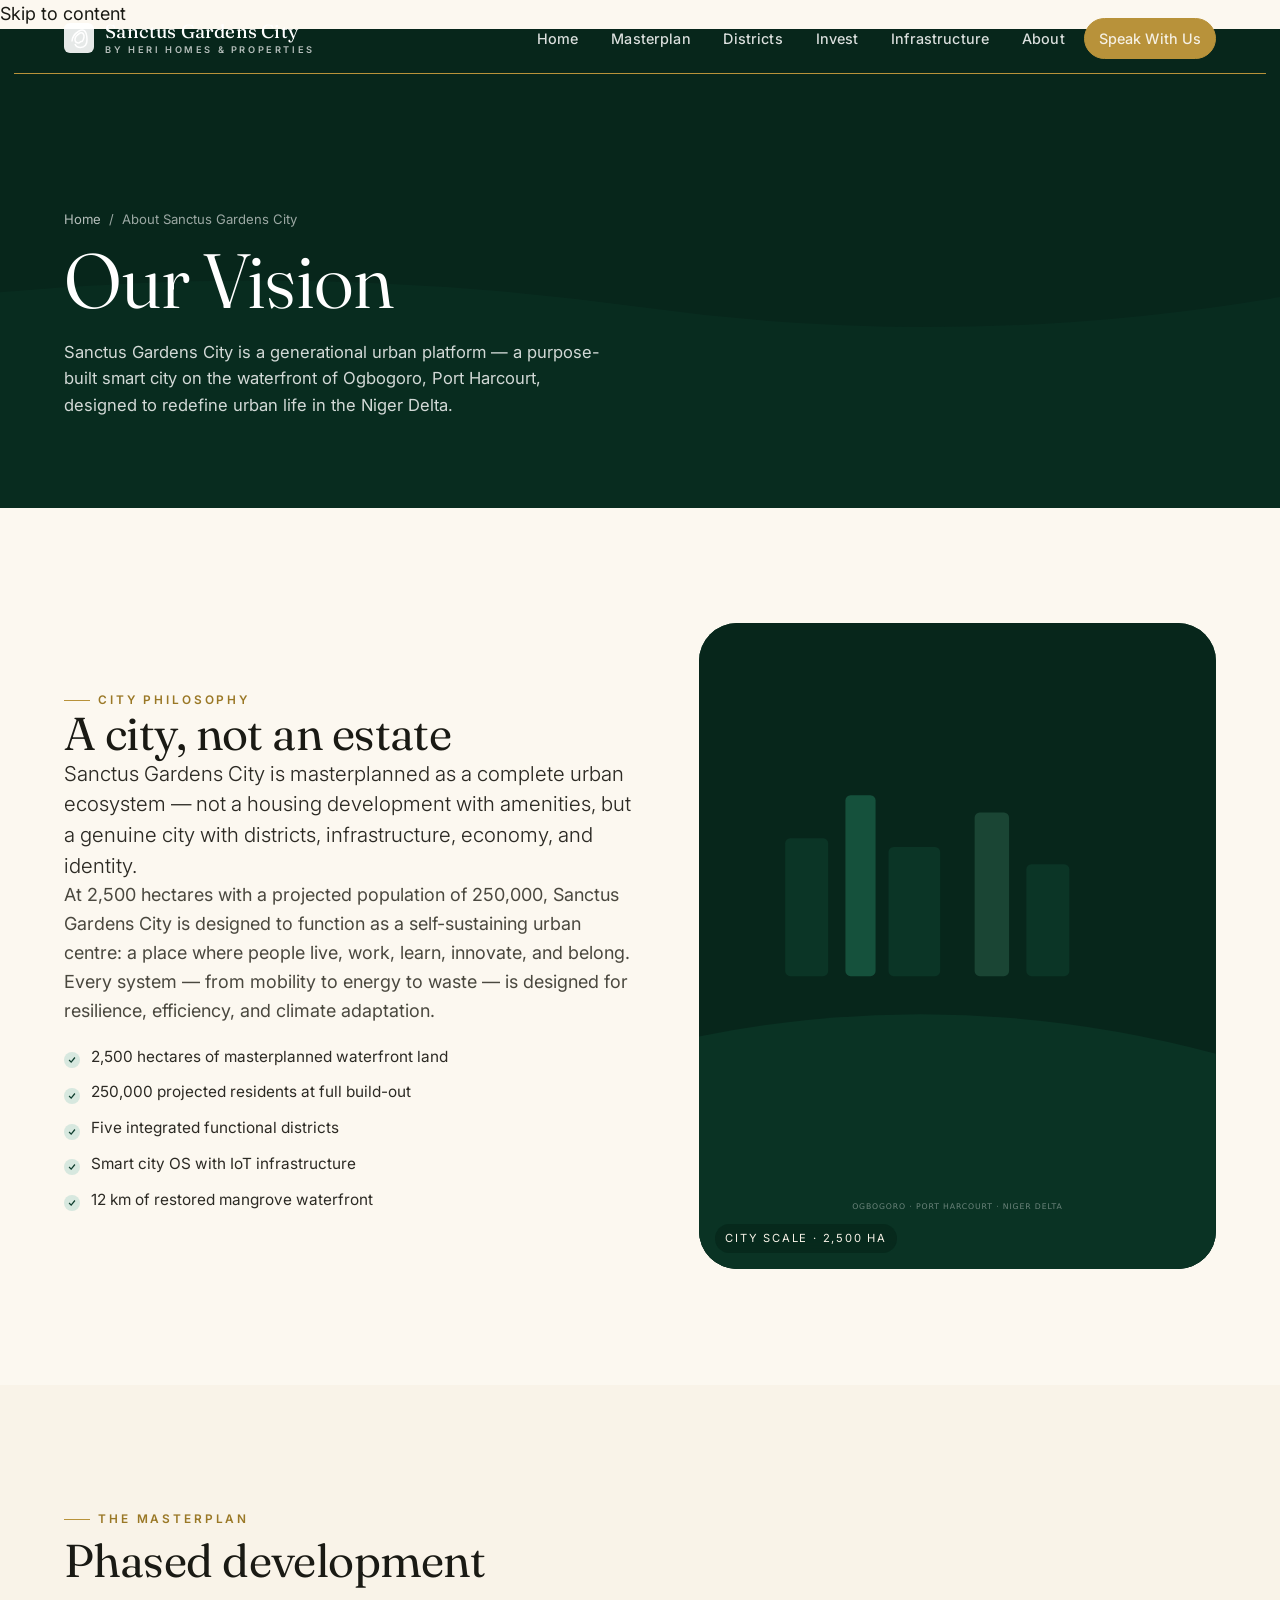
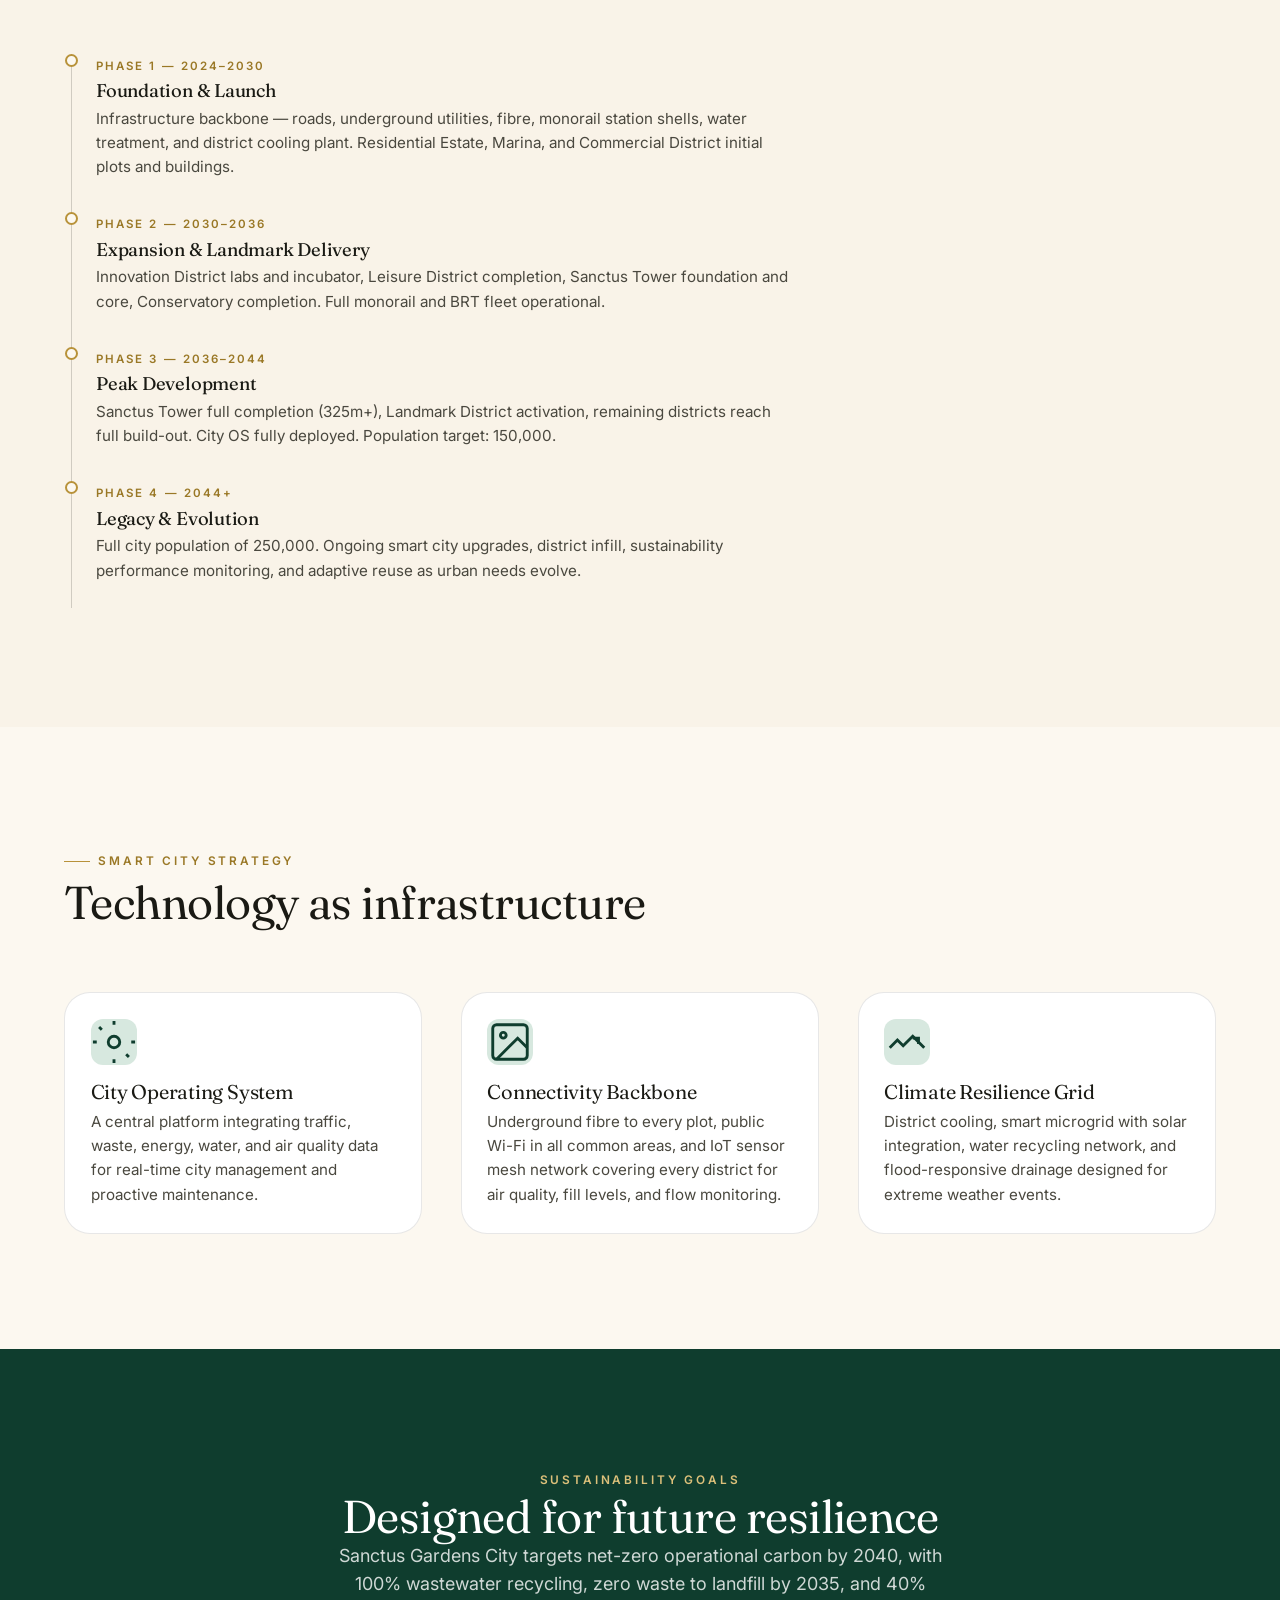
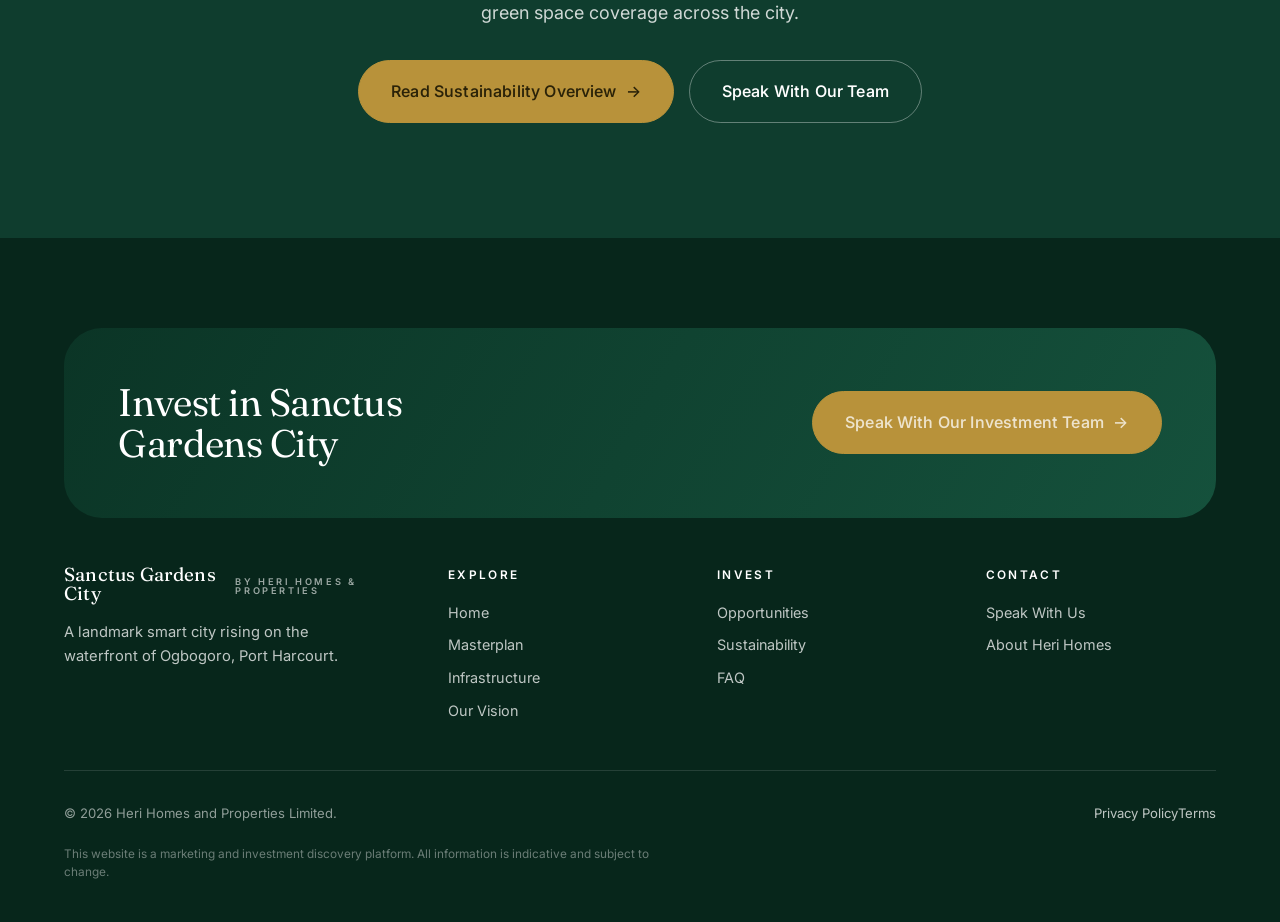
==== about-city.html @ ab8b369f "first commit" ====
<!DOCTYPE html>
<html lang="en">
<head>
<meta charset="UTF-8">
<meta name="viewport" content="width=device-width, initial-scale=1.0">
<title>Our Vision — Sanctus Gardens City</title>
<meta name="description" content="The vision, masterplan, philosophy, and long-term urban transformation of Sanctus Gardens City — Africa's next waterfront smart city.">
<link rel="preconnect" href="https://fonts.googleapis.com"><link rel="preconnect" href="https://fonts.gstatic.com" crossorigin>
<link href="https://fonts.googleapis.com/css2?family=Fraunces:ital,opsz,wght@0,9..144,300..600;1,9..144,300..600&family=Inter:wght@300..700&display=swap" rel="stylesheet">
<link rel="stylesheet" href="assets/css/style.css">
</head>
<body>
<a class="skip" href="#main">Skip to content</a>
<nav class="mobile-nav" aria-label="Mobile navigation">
  <div class="mobile-nav__group">
    <h5>Explore</h5>
    <a href="index.html" class="mobile-nav__link">Home</a><a href="masterplan.html" class="mobile-nav__link">Masterplan</a><a href="infrastructure.html" class="mobile-nav__link">Infrastructure</a>
  </div>
  <div class="mobile-nav__group">
    <h5>Districts</h5>
    <a href="district.html?id=residential" class="mobile-nav__link">Residential</a><a href="district.html?id=commercial" class="mobile-nav__link">Commercial</a><a href="district.html?id=leisure" class="mobile-nav__link">Leisure</a><a href="district.html?id=innovation" class="mobile-nav__link">Innovation</a><a href="district.html?id=landmark" class="mobile-nav__link">Landmark</a>
  </div>
  <div class="mobile-nav__group">
    <h5>Opportunities</h5>
    <a href="opportunity.html" class="mobile-nav__link">Investment Opportunities</a><a href="about-city.html" class="mobile-nav__link">Our Vision</a><a href="about-heri.html" class="mobile-nav__link">Heri Homes</a>
  </div>
  <a href="contact.html" class="btn btn--gold-on-dark btn--lg mobile-nav__cta">Speak With Our Investment Team</a>
</nav>
<header class="site-header">
  <div class="container nav-wrap">
    <a href="index.html" class="brand">
      <span class="brand__mark"><svg viewBox="0 0 30 30" fill="none"><rect width="30" height="30" rx="6" fill="currentColor" opacity="0.9"/><path d="M8 18.5c0-4.5 3-8 7-10.5s7.5-1 8 8c.3 5.5-2.2 8.5-6.5 8.5-3 0-5-2-5.5-3.5M15 20c-2 0-4-1-4-3.5s2.5-5 5-6.5c1.5-.8 3.5 0 4 2.5.3 2-1 6-2.5 6S15.5 20 15 20z" stroke="currentColor" stroke-width="1.5" fill="none"/></svg></span>
      <span class="brand__name">Sanctus Gardens City<small>by Heri Homes &amp; Properties</small></span>
    </a>
    <nav class="nav" aria-label="Main navigation">
      <a href="index.html" class="nav__link">Home</a><a href="masterplan.html" class="nav__link">Masterplan</a><a href="district.html?id=residential" class="nav__link">Districts</a><a href="opportunity.html" class="nav__link">Invest</a><a href="infrastructure.html" class="nav__link">Infrastructure</a><a href="about-city.html" class="nav__link" aria-current="page">About</a><a href="contact.html" class="nav__link nav__cta btn btn--gold btn--sm">Speak With Us</a>
    </nav>
    <button class="nav-toggle" aria-label="Toggle navigation menu"><span></span></button>
  </div>
</header>

<section class="pagehero" id="main" style="min-height:36vh">
  <div class="pagehero__bg"><svg viewBox="0 0 1440 500" preserveAspectRatio="xMidYMid slice"><rect width="1440" height="500" fill="#07261B"/><path d="M0 280 Q360 240 720 290 Q1080 340 1440 270 V500 H0Z" fill="#0A3324" opacity="0.5"/></svg></div>
  <div class="pagehero__inner container">
    <div class="crumbs reveal"><a href="index.html">Home</a><span>/</span><span>About Sanctus Gardens City</span></div>
    <h1 class="reveal" style="transition-delay:0.15s">Our Vision</h1>
    <p class="pagehero__sub reveal" style="transition-delay:0.3s">Sanctus Gardens City is a generational urban platform — a purpose-built smart city on the waterfront of Ogbogoro, Port Harcourt, designed to redefine urban life in the Niger Delta.</p>
  </div>
</section>

<section class="section container">
  <div class="split">
    <div class="reveal">
      <span class="eyebrow">City Philosophy</span>
      <h2 class="mt-1">A city, not an estate</h2>
      <p class="lead mt-1">Sanctus Gardens City is masterplanned as a complete urban ecosystem — not a housing development with amenities, but a genuine city with districts, infrastructure, economy, and identity.</p>
      <p class="soft mt-2">At 2,500 hectares with a projected population of 250,000, Sanctus Gardens City is designed to function as a self-sustaining urban centre: a place where people live, work, learn, innovate, and belong. Every system — from mobility to energy to waste — is designed for resilience, efficiency, and climate adaptation.</p>
      <ul class="tick mt-3">
        <li>2,500 hectares of masterplanned waterfront land</li>
        <li>250,000 projected residents at full build-out</li>
        <li>Five integrated functional districts</li>
        <li>Smart city OS with IoT infrastructure</li>
        <li>12 km of restored mangrove waterfront</li>
      </ul>
    </div>
    <div class="split__media reveal reveal--soft">
      <svg viewBox="0 0 600 750" preserveAspectRatio="xMidYMid slice"><rect width="600" height="750" fill="#07261B"/><path d="M0 480 Q300 420 600 500 V750 H0Z" fill="#0A3324"/><rect x="100" y="250" width="50" height="160" fill="#0B3526" rx="6"/><rect x="170" y="200" width="35" height="210" fill="#15513C" rx="6"/><rect x="220" y="260" width="60" height="150" fill="#0B3526" rx="6"/><rect x="320" y="220" width="40" height="190" fill="#1A4534" rx="6"/><rect x="380" y="280" width="50" height="130" fill="#0B3526" rx="6"/><text x="300" y="680" font-family="system-ui" font-size="9" fill="rgba(255,255,255,0.4)" text-anchor="middle" letter-spacing="1">OGBOGORO · PORT HARCOURT · NIGER DELTA</text></svg>
      <span class="badge">City Scale · 2,500 ha</span>
    </div>
  </div>
</section>

<section class="section bg-alt">
  <div class="container">
    <div class="section__head reveal">
      <span class="eyebrow">The Masterplan</span>
      <h2>Phased development</h2>
    </div>
    <div class="timeline reveal">
      <div class="tl-item">
        <span class="tl-phase">Phase 1 — 2024–2030</span>
        <h4>Foundation &amp; Launch</h4>
        <p>Infrastructure backbone — roads, underground utilities, fibre, monorail station shells, water treatment, and district cooling plant. Residential Estate, Marina, and Commercial District initial plots and buildings.</p>
      </div>
      <div class="tl-item">
        <span class="tl-phase">Phase 2 — 2030–2036</span>
        <h4>Expansion &amp; Landmark Delivery</h4>
        <p>Innovation District labs and incubator, Leisure District completion, Sanctus Tower foundation and core, Conservatory completion. Full monorail and BRT fleet operational.</p>
      </div>
      <div class="tl-item">
        <span class="tl-phase">Phase 3 — 2036–2044</span>
        <h4>Peak Development</h4>
        <p>Sanctus Tower full completion (325m+), Landmark District activation, remaining districts reach full build-out. City OS fully deployed. Population target: 150,000.</p>
      </div>
      <div class="tl-item">
        <span class="tl-phase">Phase 4 — 2044+</span>
        <h4>Legacy &amp; Evolution</h4>
        <p>Full city population of 250,000. Ongoing smart city upgrades, district infill, sustainability performance monitoring, and adaptive reuse as urban needs evolve.</p>
      </div>
    </div>
  </div>
</section>

<section class="section container">
  <div class="section__head reveal">
    <span class="eyebrow">Smart City Strategy</span>
    <h2>Technology as infrastructure</h2>
  </div>
  <div class="grid grid--3 reveal-stagger">
    <div class="pillar">
      <div class="pillar__icon"><svg viewBox="0 0 24 24" fill="none" stroke="currentColor" stroke-width="1.5"><circle cx="12" cy="12" r="3"/><path d="M12 1v2M12 21v2M4.22 4.22l1.42 1.42M18.36 18.36l1.42 1.42M1 12h2M21 12h2"/></svg></div>
      <h3>City Operating System</h3>
      <p>A central platform integrating traffic, waste, energy, water, and air quality data for real-time city management and proactive maintenance.</p>
    </div>
    <div class="pillar">
      <div class="pillar__icon"><svg viewBox="0 0 24 24" fill="none" stroke="currentColor" stroke-width="1.5"><rect x="3" y="3" width="18" height="18" rx="2"/><circle cx="8.5" cy="8.5" r="1.5"/><path d="M21 15l-5-5L5 21"/></svg></div>
      <h3>Connectivity Backbone</h3>
      <p>Underground fibre to every plot, public Wi-Fi in all common areas, and IoT sensor mesh network covering every district for air quality, fill levels, and flow monitoring.</p>
    </div>
    <div class="pillar">
      <div class="pillar__icon"><svg viewBox="0 0 24 24" fill="none" stroke="currentColor" stroke-width="1.5"><path d="M3 15l4-4 3 3 5-5 6 6"/><path d="M15 10h3v3"/></svg></div>
      <h3>Climate Resilience Grid</h3>
      <p>District cooling, smart microgrid with solar integration, water recycling network, and flood-responsive drainage designed for extreme weather events.</p>
    </div>
  </div>
</section>

<section class="section bg-green">
  <div class="container center">
    <div class="reveal">
      <span class="eyebrow eyebrow--plain">Sustainability Goals</span>
      <h2 class="mt-1" style="color:#fff">Designed for future resilience</h2>
      <p class="mt-2" style="color:rgba(255,255,255,0.8);max-width:56ch;margin-inline:auto">Sanctus Gardens City targets net-zero operational carbon by 2040, with 100% wastewater recycling, zero waste to landfill by 2035, and 40% green space coverage across the city.</p>
      <div class="hero__cta-row mt-3" style="justify-content:center">
        <a href="sustainability.html" class="btn btn--gold-on-dark btn--lg">Read Sustainability Overview <span class="btn-arrow">→</span></a>
        <a href="contact.html" class="btn btn--on-dark btn--lg">Speak With Our Team</a>
      </div>
    </div>
  </div>
</section>

<footer class="site-footer">
  <div class="container">
    <div class="footer-cta-band reveal">
      <h3>Invest in Sanctus Gardens City</h3>
      <a href="contact.html" class="btn btn--gold btn--lg">Speak With Our Investment Team <span class="btn-arrow">→</span></a>
    </div>
    <div class="footer-top">
      <div class="footer-brand">
        <a href="index.html" class="brand brand__name" style="color:#fff">Sanctus Gardens City<small style="color:rgba(255,255,255,0.6)">by Heri Homes &amp; Properties</small></a>
        <p>A landmark smart city rising on the waterfront of Ogbogoro, Port Harcourt.</p>
      </div>
      <div class="footer-col"><h5>Explore</h5><ul><li><a href="index.html">Home</a></li><li><a href="masterplan.html">Masterplan</a></li><li><a href="infrastructure.html">Infrastructure</a></li><li><a href="about-city.html">Our Vision</a></li></ul></div>
      <div class="footer-col"><h5>Invest</h5><ul><li><a href="opportunity.html">Opportunities</a></li><li><a href="sustainability.html">Sustainability</a></li><li><a href="faq.html">FAQ</a></li></ul></div>
      <div class="footer-col"><h5>Contact</h5><ul><li><a href="contact.html">Speak With Us</a></li><li><a href="about-heri.html">About Heri Homes</a></li></ul></div>
    </div>
    <div class="footer-bottom"><span>&copy; 2026 Heri Homes and Properties Limited.</span><div class="footer-legal"><a href="#">Privacy Policy</a><a href="#">Terms</a></div></div>
    <p class="disclaimer">This website is a marketing and investment discovery platform. All information is indicative and subject to change.</p>
  </div>
</footer>
<script src="assets/js/main.js" defer></script>
</body>
</html>
---- assets/css/style.css ----
/* =====================================================================
   Sanctus Gardens City — Design System (v2 — visual-first)
   Style: NEOM-genre immersive × Aman editorial × Apple clarity
   Palette: deep green / gold / warm cream / charcoal
   Type: Fraunces (display) + Inter (body)
   ===================================================================== */

/* ---------- Design tokens ---------- */
:root {
  --green-900: #07261B;
  --green-800: #0B3526;
  --green-700: #0F3D2E;
  --green-600: #15513C;
  --green-500: #1F6A4F;
  --green-300: #6FA88E;
  --green-100: #D7E8DF;

  --gold-700: #7C5E20;
  --gold-600: #9A7826;
  --gold-500: #B8923A;
  --gold-400: #C9A24B;
  --gold-300: #DCC07A;
  --gold-200: #E8D49A;
  --gold-100: #F2E6C4;

  --cream-000: #FCF8F0;
  --cream-100: #F9F3E8;
  --cream-200: #F2EADA;
  --cream-300: #EAE0CC;
  --cream-400: #D9CDB4;

  --ink: #1A1A14;
  --charcoal-700: #2C2A24;
  --charcoal-500: #4A483F;
  --muted: #79766A;
  --hair: rgba(26, 26, 20, 0.10);
  --hair-strong: rgba(26, 26, 20, 0.18);

  --bg: var(--cream-000);
  --bg-alt: var(--cream-100);
  --bg-soft: var(--cream-200);
  --surface: #FFFFFF;
  --text: var(--ink);
  --text-soft: var(--charcoal-500);
  --text-mute: var(--muted);
  --on-dark: var(--cream-100);
  --accent: var(--gold-500);
  --accent-strong: var(--gold-600);
  --brand: var(--green-700);
  --brand-deep: var(--green-900);
  --brand-soft: var(--green-100);
  --line: var(--hair);
  --line-strong: var(--hair-strong);

  --font-display: "Fraunces", "Cormorant Garamond", Georgia, "Times New Roman", serif;
  --font-body: "Inter", system-ui, -apple-system, "Segoe UI", Roboto, Helvetica, Arial, sans-serif;

  --maxw: 1280px;
  --maxw-narrow: 920px;
  --maxw-wide: 1480px;
  --gutter: clamp(20px, 5vw, 72px);

  --r-sm: 10px;
  --r: 18px;
  --r-lg: 26px;
  --r-xl: 38px;
  --r-pill: 999px;

  --shadow-sm: 0 1px 2px rgba(20, 30, 24, 0.04), 0 2px 8px rgba(20, 30, 24, 0.05);
  --shadow: 0 2px 6px rgba(20, 30, 24, 0.05), 0 16px 40px rgba(20, 30, 24, 0.08);
  --shadow-lg: 0 8px 20px rgba(20, 30, 24, 0.08), 0 36px 70px rgba(20, 30, 24, 0.14);
  --shadow-card: 0 1px 2px rgba(20,30,24,.04), 0 12px 34px rgba(20,30,24,.07);

  --ease: cubic-bezier(0.22, 1, 0.36, 1);
  --ease-soft: cubic-bezier(0.4, 0, 0.2, 1);
  --dur: 0.6s;

  --nav-h: 78px;
}

/* ---------- Reset ---------- */
*, *::before, *::after { box-sizing: border-box; margin: 0; }
html { -webkit-text-size-adjust: 100%; }
html.lenis, html.lenis body { height: auto; }
.lenis.lenis-smooth { scroll-behavior: auto !important; }
.lenis.lenis-stopped { overflow: hidden; }
img, svg, video, canvas { display: block; max-width: 100%; }
button, input, select, textarea, a { font: inherit; color: inherit; }
button { cursor: pointer; background: none; border: none; }
a { text-decoration: none; }
ul, ol { list-style: none; padding: 0; }
:focus-visible { outline: 2px solid var(--gold-500); outline-offset: 3px; border-radius: 4px; }
::selection { background: var(--green-700); color: var(--cream-000); }

/* ---------- Base ---------- */
body {
  font-family: var(--font-body);
  background: var(--bg);
  color: var(--text);
  line-height: 1.6;
  font-size: clamp(16px, 0.95vw + 13px, 18px);
  -webkit-font-smoothing: antialiased;
  text-rendering: optimizeLegibility;
  overflow-x: hidden;
}
h1, h2, h3, h4 { font-family: var(--font-display); font-weight: 380; line-height: 1.06; letter-spacing: -0.012em; color: var(--ink); }
h1 { font-size: clamp(2.6rem, 6vw, 5.4rem); font-weight: 340; }
h2 { font-size: clamp(2rem, 3.6vw, 3.4rem); }
h3 { font-size: clamp(1.4rem, 1.8vw, 2rem); }
h4 { font-size: clamp(1.15rem, 1.2vw, 1.35rem); font-weight: 420; }
p { max-width: 70ch; }
.lead { font-size: clamp(1.15rem, 1.6vw, 1.5rem); line-height: 1.5; color: var(--charcoal-700); font-weight: 320; }
b, strong { font-weight: 620; }
small { font-size: 0.85em; }

/* ---------- Layout ---------- */
.container { width: 100%; max-width: var(--maxw); margin-inline: auto; padding-inline: var(--gutter); }
.container--wide { max-width: var(--maxw-wide); }
.container--narrow { max-width: var(--maxw-narrow); }
.section { padding-block: clamp(70px, 9vw, 140px); position: relative; overflow: hidden; }
.section--tight { padding-block: clamp(48px, 6vw, 84px); }
.section--bleed { padding-inline: 0; }
.bg-alt { background: var(--bg-alt); }
.bg-soft { background: var(--bg-soft); }
.bg-dark { background: var(--brand-deep); color: var(--on-dark); }
.bg-dark h1, .bg-dark h2, .bg-dark h3, .bg-dark h4 { color: #fff; }
.bg-green { background: var(--green-700); color: var(--on-dark); }
.bg-green h1, .bg-green h2, .bg-green h3 { color: #fff; }

.grid { display: grid; gap: clamp(20px, 3vw, 44px); }
.grid--2 { grid-template-columns: repeat(2, 1fr); }
.grid--3 { grid-template-columns: repeat(3, 1fr); }
.grid--4 { grid-template-columns: repeat(4, 1fr); }
.grid--split { grid-template-columns: 1fr 1fr; align-items: center; }
.center { text-align: center; margin-inline: auto; }
.stack > * + * { margin-top: 1rem; }
.stack-lg > * + * { margin-top: 1.75rem; }

/* ---------- Eyebrow ---------- */
.eyebrow {
  font-family: var(--font-body);
  font-size: 0.74rem;
  font-weight: 600;
  letter-spacing: 0.24em;
  text-transform: uppercase;
  color: var(--gold-600);
  display: inline-flex;
  align-items: center;
  gap: 0.7em;
}
.eyebrow::before { content: ""; width: 26px; height: 1px; background: var(--gold-500); display: inline-block; }
.eyebrow--plain::before { display: none; }
.bg-dark .eyebrow, .bg-green .eyebrow { color: var(--gold-300); }
.bg-dark .eyebrow::before, .bg-green .eyebrow::before { background: var(--gold-300); }

.section__head { max-width: 720px; margin-bottom: clamp(32px, 5vw, 64px); }
.section__head h2 { margin-top: 0.5rem; }
.section__head .lead { margin-top: 1rem; }
.section__head--center { margin-inline: auto; text-align: center; }
.section__title-row { display: flex; justify-content: space-between; align-items: flex-end; gap: 2rem; flex-wrap: wrap; margin-bottom: clamp(28px, 4vw, 56px); }
.sibling { color: var(--text-mute); font-size: 0.95rem; }

/* ---------- Decorative section accents ---------- */
.section::before {
  content: '';
  position: absolute;
  pointer-events: none;
  z-index: 0;
}
.section__inner { position: relative; z-index: 1; }

/* ---------- Buttons ---------- */
.btn {
  --btn-bg: var(--green-700);
  --btn-fg: var(--cream-000);
  --btn-bd: var(--green-700);
  display: inline-flex; align-items: center; gap: 0.6em;
  padding: 0.95em 1.6em;
  border-radius: var(--r-pill);
  font-weight: 540;
  font-size: 0.92rem;
  letter-spacing: 0.01em;
  background: var(--btn-bg);
  color: var(--btn-fg);
  border: 1px solid var(--btn-bd);
  transition: transform 0.4s var(--ease), background 0.4s var(--ease), color 0.4s var(--ease), border-color 0.4s var(--ease), box-shadow 0.4s var(--ease);
}
.btn:hover { transform: translateY(-2px); box-shadow: 0 10px 28px rgba(15, 61, 46, 0.22); }
.btn:active { transform: translateY(0); }
.btn .btn-arrow { display: inline-block; transition: transform 0.4s var(--ease); }
.btn:hover .btn-arrow { transform: translateX(4px); }
.btn--gold { --btn-bg: var(--gold-500); --btn-fg: #2a2208; --btn-bd: var(--gold-500); }
.btn--gold:hover { box-shadow: 0 10px 28px rgba(184, 146, 58, 0.30); }
.btn--ghost { --btn-bg: transparent; --btn-fg: var(--ink); --btn-bd: var(--line-strong); }
.btn--ghost:hover { --btn-bd: var(--green-700); --btn-fg: var(--green-700); box-shadow: none; }
.btn--on-dark { --btn-fg: #fff; --btn-bg: transparent; --btn-bd: rgba(255,255,255,0.35); }
.btn--on-dark:hover { --btn-bg: rgba(255,255,255,0.08); --btn-bd: rgba(255,255,255,0.6); box-shadow: none; }
.btn--gold-on-dark { --btn-bg: var(--gold-500); --btn-fg: #2a2208; --btn-bd: var(--gold-500); }
.btn--block { width: 100%; justify-content: center; }
.btn--lg { padding: 1.1em 2em; font-size: 1rem; }
.btn--sm { padding: 0.6em 1.1em; font-size: 0.82rem; }
.text-link {
  display: inline-flex; align-items: center; gap: 0.5em;
  color: var(--green-700); font-weight: 540; font-size: 0.95rem;
  border-bottom: 1px solid transparent; padding-bottom: 2px;
  transition: color 0.3s var(--ease), border-color 0.3s var(--ease), gap 0.3s var(--ease);
}
.text-link:hover { color: var(--gold-600); border-color: var(--gold-500); gap: 0.75em; }
.bg-dark .text-link, .bg-green .text-link { color: var(--gold-300); }
.bg-dark .text-link:hover, .bg-green .text-link:hover { color: #fff; border-color: var(--gold-300); }

/* ---------- Header ---------- */
.site-header {
  position: fixed; inset: 0 0 auto 0;
  z-index: 200;
  height: var(--nav-h);
  display: flex; align-items: center;
  transition: background 0.5s var(--ease), box-shadow 0.5s var(--ease), border-color 0.5s var(--ease);
  border-bottom: 1px solid transparent;
}
.site-header.is-solid {
  background: rgba(252, 248, 240, 0.88);
  backdrop-filter: saturate(140%) blur(14px);
  -webkit-backdrop-filter: saturate(140%) blur(14px);
  border-bottom-color: var(--line);
}
.site-header .nav-wrap { display: flex; align-items: center; justify-content: space-between; width: 100%; gap: 1.5rem; }
.brand { display: flex; align-items: center; gap: 0.7rem; color: var(--ink); font-weight: 600; }
.brand__mark { width: 30px; height: 30px; flex: 0 0 auto; }
.brand__name { font-family: var(--font-display); font-size: 1.18rem; font-weight: 420; letter-spacing: 0.01em; line-height: 1; }
.brand__name small { display: block; font-family: var(--font-body); font-size: 0.58rem; letter-spacing: 0.28em; text-transform: uppercase; color: var(--muted); font-weight: 600; margin-top: 3px; }
.site-header:not(.is-solid) .brand { color: #fff; }
.site-header:not(.is-solid) .brand small { color: rgba(255,255,255,0.7); }

.nav { display: flex; align-items: center; gap: 0.35rem; }
.nav__link {
  padding: 0.5rem 0.85rem;
  font-size: 0.9rem; font-weight: 480; letter-spacing: 0.01em;
  color: var(--charcoal-700);
  border-radius: var(--r-pill);
  transition: color 0.3s var(--ease), background 0.3s var(--ease);
}
.nav__link:hover { color: var(--ink); background: rgba(15, 61, 46, 0.06); }
.site-header:not(.is-solid) .nav__link { color: rgba(255,255,255,0.86); }
.site-header:not(.is-solid) .nav__link:hover { color: #fff; background: rgba(255,255,255,0.10); }
.nav__link[aria-current="page"]::after {
  content: ""; position: absolute; left: 0.85rem; right: 0.85rem; bottom: 0.2rem; height: 1px; background: var(--gold-500);
}
.nav-toggle { display: none; width: 44px; height: 44px; align-items: center; justify-content: center; border-radius: var(--r-pill); }
.nav-toggle span, .nav-toggle span::before, .nav-toggle span::after {
  content: ""; display: block; width: 22px; height: 1.5px; background: var(--ink); position: relative; transition: transform 0.35s var(--ease), opacity 0.2s;
}
.site-header:not(.is-solid) .nav-toggle span, .site-header:not(.is-solid) .nav-toggle span::before, .site-header:not(.is-solid) .nav-toggle span::after { background: #fff; }
.nav-toggle span::before { position: absolute; top: -7px; }
.nav-toggle span::after { position: absolute; top: 7px; }
body.nav-open .nav-toggle span { background: transparent; }
body.nav-open .nav-toggle span::before { transform: rotate(45deg); top: 0; }
body.nav-open .nav-toggle span::after { transform: rotate(-45deg); top: 0; }

/* Mobile nav */
.mobile-nav {
  position: fixed; inset: 0;
  background: var(--green-900);
  color: #fff;
  z-index: 190;
  padding: calc(var(--nav-h) + 24px) var(--gutter) 40px;
  transform: translateY(-100%);
  transition: transform 0.55s var(--ease);
  overflow-y: auto;
  display: flex; flex-direction: column;
}
body.nav-open .mobile-nav { transform: translateY(0); }
.mobile-nav__group { padding: 1.1rem 0; border-bottom: 1px solid rgba(255,255,255,0.12); }
.mobile-nav__group h5 { font-family: var(--font-body); font-size: 0.66rem; letter-spacing: 0.28em; text-transform: uppercase; color: var(--gold-300); margin-bottom: 0.6rem; font-weight: 600; }
.mobile-nav__link { display: block; font-family: var(--font-display); font-size: 1.7rem; font-weight: 360; padding: 0.35rem 0; color: #fff; }
.mobile-nav__link:hover { color: var(--gold-300); }

/* ---------- Hero ---------- */
.hero { position: relative; min-height: 100svh; display: flex; align-items: flex-end; overflow: hidden; color: #fff; background: var(--brand-deep); }
.hero--short { min-height: 76svh; }
.hero__bg { position: absolute; inset: 0; z-index: 0; }
.hero__scrim { position: absolute; inset: 0; z-index: 1; background: linear-gradient(180deg, rgba(7,38,27,0.50) 0%, rgba(7,38,27,0.10) 30%, rgba(7,38,27,0.45) 70%, rgba(7,38,27,0.92) 100%); }
.hero__canvas { position: absolute; inset: 0; z-index: 0; width: 100%; height: 100%; }
.hero__inner { position: relative; z-index: 2; width: 100%; padding-bottom: clamp(60px, 9vh, 120px); }
.hero__eyebrow { color: var(--gold-300); }
.hero__eyebrow::before { background: var(--gold-300); }
.hero__title { color: #fff; max-width: 16ch; margin-top: 0.5rem; }
.hero__title em { font-style: italic; color: var(--gold-300); font-weight: 320; }
.hero__sub { max-width: 52ch; color: rgba(255,255,255,0.86); margin-top: 1.25rem; font-size: clamp(1.05rem, 1.4vw, 1.32rem); line-height: 1.5; font-weight: 320; }
.hero__cta-row { display: flex; flex-wrap: wrap; gap: 0.9rem; margin-top: 2rem; }
.hero__scroll { position: absolute; right: var(--gutter); bottom: clamp(28px, 5vh, 48px); z-index: 3; display: flex; align-items: center; gap: 0.6rem; font-size: 0.7rem; letter-spacing: 0.24em; text-transform: uppercase; color: rgba(255,255,255,0.75); writing-mode: vertical-rl; }
.hero__scroll i { display: block; width: 1px; height: 46px; background: rgba(255,255,255,0.4); position: relative; overflow: hidden; }
.hero__scroll i::after { content: ""; position: absolute; inset: 0 0 60% 0; background: var(--gold-300); animation: scrollline 2.4s var(--ease) infinite; }
@keyframes scrollline { 0% { transform: translateY(-100%); } 60%,100% { transform: translateY(220%); } }

/* ---------- Stats ---------- */
.stats { display: grid; grid-template-columns: repeat(4, 1fr); gap: clamp(20px, 3vw, 48px); }
.stat { border-top: 1px solid var(--line-strong); padding-top: 1.1rem; }
.bg-dark .stat, .bg-green .stat { border-top-color: rgba(255,255,255,0.18); }
.stat__num { font-family: var(--font-display); font-size: clamp(2.3rem, 4vw, 3.6rem); font-weight: 340; line-height: 1; letter-spacing: -0.02em; }
.stat__num .unit { font-size: 0.42em; color: var(--gold-500); margin-left: 0.15em; }
.bg-dark .stat__num .unit, .bg-green .stat__num .unit { color: var(--gold-300); }
.stat__label { margin-top: 0.55rem; font-size: 0.82rem; letter-spacing: 0.06em; text-transform: uppercase; color: var(--text-mute); font-weight: 500; }
.bg-dark .stat__label, .bg-green .stat__label { color: rgba(255,255,255,0.72); }
.stat__desc { font-size: 0.9rem; color: var(--text-soft); margin-top: 0.35rem; }

/* ---------- Cards ---------- */
.card {
  background: var(--surface);
  border: 1px solid var(--line);
  border-radius: var(--r-lg);
  padding: 1.5rem;
  box-shadow: var(--shadow-card);
  transition: transform 0.5s var(--ease), box-shadow 0.5s var(--ease);
  display: flex; flex-direction: column;
}
.card:hover { transform: translateY(-5px); box-shadow: var(--shadow-lg); }
.card__media { position: relative; aspect-ratio: 4 / 3; border-radius: var(--r); overflow: hidden; margin-bottom: 1.35rem; }
.card__media svg, .card__media img { width: 100%; height: 100%; object-fit: cover; display: block; }
.card__tag { position: absolute; top: 0.85rem; left: 0.85rem; z-index: 2; background: rgba(7,38,27,0.78); color: var(--cream-100); font-size: 0.66rem; letter-spacing: 0.18em; text-transform: uppercase; padding: 0.4em 0.8em; border-radius: var(--r-pill); backdrop-filter: blur(6px); }
.card__title { font-family: var(--font-display); font-size: 1.45rem; font-weight: 400; letter-spacing: -0.01em; }
.card__title a { color: inherit; }
.card__title a:hover { color: var(--green-700); }
.card__sub { font-size: 0.82rem; letter-spacing: 0.1em; text-transform: uppercase; color: var(--gold-600); margin-bottom: 0.45rem; font-weight: 600; }
.card__text { color: var(--text-soft); font-size: 0.96rem; margin-top: 0.6rem; flex: 1; }
.card__foot { margin-top: 1.3rem; display: flex; justify-content: space-between; align-items: center; }

/* ---------- Pillar ---------- */
.pillar { padding: 1.6rem; border: 1px solid var(--line); border-radius: var(--r-lg); background: var(--surface); }
.bg-dark .pillar, .bg-green .pillar { background: rgba(255,255,255,0.04); border-color: rgba(255,255,255,0.14); }
.pillar__icon { width: 46px; height: 46px; display: grid; place-items: center; border-radius: 12px; background: var(--green-100); color: var(--green-700); margin-bottom: 1rem; }
.bg-dark .pillar__icon, .bg-green .pillar__icon { background: rgba(220,192,122,0.16); color: var(--gold-300); }
.pillar h3 { font-size: 1.25rem; margin-bottom: 0.5rem; }
.pillar p { font-size: 0.95rem; color: var(--text-soft); }
.bg-dark .pillar p, .bg-green .pillar p { color: rgba(255,255,255,0.72); }

/* ---------- Split editorial ---------- */
.split { display: grid; grid-template-columns: 1.05fr 0.95fr; gap: clamp(28px, 5vw, 84px); align-items: center; }
.split--reverse .split__media { order: 2; }
.split__media { position: relative; border-radius: var(--r-xl); overflow: hidden; aspect-ratio: 4/5; background: var(--green-800); }
.split__media svg { width: 100%; height: 100%; }
.split__media .badge { position: absolute; bottom: 1rem; left: 1rem; background: rgba(7,38,27,0.7); color: var(--cream-100); padding: 0.5em 0.9em; border-radius: var(--r-pill); font-size: 0.7rem; letter-spacing: 0.16em; text-transform: uppercase; backdrop-filter: blur(8px); }
.tick { margin-top: 1.2rem; display: grid; gap: 0.7rem; }
.tick li { display: flex; gap: 0.7rem; align-items: flex-start; color: var(--charcoal-700); font-size: 0.96rem; }
.tick li::before { content: ""; flex: 0 0 auto; margin-top: 0.5em; width: 16px; height: 16px; border-radius: 50%; background: var(--green-100) url("data:image/svg+xml,%3Csvg xmlns='http://www.w3.org/2000/svg' viewBox='0 0 24 24' fill='none' stroke='%230F3D2E' stroke-width='3'%3E%3Cpath d='M5 12l5 5 9-11'/%3E%3C/svg%3E") center/10px no-repeat; }

/* ---------- Masterplan ---------- */
.masterplan { position: relative; border-radius: var(--r-xl); overflow: hidden; background: linear-gradient(160deg, #06231A 0%, #0C4332 55%, #082C20 100%); border: 1px solid rgba(255,255,255,0.08); min-height: 72vh; color: #fff; }
.masterplan__stage { position: absolute; inset: 0; cursor: grab; touch-action: none; }
.masterplan__stage:active { cursor: grabbing; }
.masterplan__svg { position: absolute; inset: 0; width: 100%; height: 100%; }
.district { cursor: pointer; transition: opacity 0.4s var(--ease), filter 0.4s var(--ease); }
.district:hover { filter: brightness(1.18); }
.district.is-active path, .district.is-active polygon { stroke: var(--gold-400) !important; stroke-width: 2.4 !important; }
.masterplan.has-hover .district:not(:hover):not(.is-active) { opacity: 0.5; }
.masterplan__tooltip { position: absolute; z-index: 8; transform: translate(-50%, -120%); background: rgba(8,32,22,0.92); border: 1px solid rgba(220,192,122,0.35); color: #fff; padding: 0.7rem 0.95rem; border-radius: 14px; backdrop-filter: blur(10px); pointer-events: none; opacity: 0; transition: opacity 0.2s; min-width: 180px; }
.masterplan__tooltip.is-visible { opacity: 1; }
.masterplan__tooltip h6 { font-family: var(--font-display); font-size: 1.05rem; color: #fff; font-weight: 420; }
.masterplan__tooltip span { font-size: 0.72rem; color: var(--gold-300); letter-spacing: 0.1em; text-transform: uppercase; }
.masterplan__hud { position: absolute; z-index: 5; display: flex; gap: 0.4rem; }
.masterplan__hud--tl { top: 1rem; left: 1rem; }
.masterplan__hud--tr { top: 1rem; right: 1rem; }
.masterplan__hud--br { bottom: 1rem; right: 1rem; flex-direction: row-reverse; }
.mp-btn { width: 42px; height: 42px; display: grid; place-items: center; border-radius: 12px; background: rgba(7,38,27,0.7); color: #fff; border: 1px solid rgba(255,255,255,0.14); backdrop-filter: blur(8px); cursor: pointer; transition: background 0.3s; }
.mp-btn:hover { background: rgba(15,61,46,0.92); }
.mp-hint { font-size: 0.72rem; color: rgba(255,255,255,0.7); letter-spacing: 0.08em; background: rgba(7,38,27,0.5); padding: 0.5em 0.8em; border-radius: 999px; backdrop-filter: blur(8px); }
.mp-legend { display: flex; flex-direction: column; gap: 0.4rem; background: rgba(7,38,27,0.6); border: 1px solid rgba(255,255,255,0.12); padding: 0.7rem 0.85rem; border-radius: 12px; backdrop-filter: blur(8px); font-size: 0.74rem; color: #fff; }
.mp-legend .row { display: flex; align-items: center; gap: 0.5rem; }
.mp-legend .swatch { width: 11px; height: 11px; border-radius: 3px; }

/* ---------- Drawer ---------- */
.drawer { position: fixed; top: 0; right: 0; height: 100dvh; width: min(520px, 92vw); background: var(--cream-000); z-index: 220; transform: translateX(100%); transition: transform 0.55s var(--ease); box-shadow: -24px 0 60px rgba(7,38,27,0.22); display: flex; flex-direction: column; overflow-y: auto; }
.drawer.is-open { transform: translateX(0); }
.drawer__close { position: absolute; top: 0.85rem; right: 0.85rem; width: 38px; height: 38px; border-radius: 50%; background: rgba(7,38,27,0.5); color: #fff; display: grid; place-items: center; backdrop-filter: blur(8px); font-size: 1.2rem; cursor: pointer; z-index: 2; }
.drawer__sub { font-size: 0.74rem; letter-spacing: 0.2em; text-transform: uppercase; color: var(--gold-600); font-weight: 600; margin-bottom: 0.3rem; }
.drawer__title { font-family: var(--font-display); font-size: 1.9rem; font-weight: 380; }
.drawer__body { padding: 1.6rem; overflow-y: auto; flex: 1; }
.drawer__chips { display: flex; flex-wrap: wrap; gap: 0.4rem; margin: 1rem 0; }
.chip { font-size: 0.74rem; padding: 0.4em 0.85em; border-radius: var(--r-pill); background: var(--green-100); color: var(--green-700); font-weight: 500; }
.drawer__list { display: grid; gap: 0.55rem; }
.drawer__list li { display: flex; gap: 0.6rem; font-size: 0.93rem; color: var(--charcoal-700); padding-bottom: 0.55rem; border-bottom: 1px solid var(--line); }
.drawer__list li::before { content: "—"; color: var(--gold-500); }
.drawer__foot { padding: 1.4rem 1.6rem; border-top: 1px solid var(--line); }
.scrim { position: fixed; inset: 0; background: rgba(7,38,27,0.45); z-index: 210; opacity: 0; pointer-events: none; transition: opacity 0.5s var(--ease); backdrop-filter: blur(2px); }
.scrim.is-open { opacity: 1; pointer-events: auto; }

/* ---------- Panorama ---------- */
.panorama { position: relative; border-radius: var(--r-xl); overflow: hidden; height: clamp(360px, 60vh, 560px); background: var(--green-900); cursor: grab; touch-action: pan-y; user-select: none; }
.panorama.dragging { cursor: grabbing; }
.panorama__scene { position: absolute; top: 0; left: 0; height: 100%; width: 220%; display: flex; transition: none; }
.panorama__scene svg { height: 100%; width: 100%; flex: 0 0 100%; }
.panorama__hint { position: absolute; top: 1rem; left: 1rem; z-index: 3; font-size: 0.7rem; letter-spacing: 0.12em; text-transform: uppercase; color: rgba(255,255,255,0.78); background: rgba(7,38,27,0.45); padding: 0.45em 0.8em; border-radius: 999px; border: 1px solid rgba(255,255,255,0.14); backdrop-filter: blur(6px); }
.panorama__progress { position: absolute; left: 1rem; right: 1rem; bottom: 0.5rem; height: 2px; background: rgba(255,255,255,0.2); z-index: 3; }
.panorama__progress i { display: block; height: 100%; background: var(--gold-400); width: 50%; transition: width 0.1s linear; }

/* ---------- Modal ---------- */
.modal { position: fixed; inset: 0; z-index: 240; display: none; align-items: center; justify-content: center; padding: var(--gutter); }
.modal.is-open { display: flex; }
.modal__scrim { position: absolute; inset: 0; background: rgba(7,38,27,0.55); backdrop-filter: blur(6px); }
.modal__panel { position: relative; z-index: 1; width: min(560px, 100%); max-height: 90dvh; overflow-y: auto; background: var(--cream-000); border-radius: var(--r-xl); box-shadow: var(--shadow-lg); }
.modal__body { padding: clamp(1.6rem, 3vw, 2.4rem); }
.modal__close { position: absolute; top: 0.9rem; right: 0.9rem; z-index: 2; width: 40px; height: 40px; border-radius: 50%; background: rgba(7,38,27,0.5); color: #fff; display: grid; place-items: center; font-size: 1.3rem; backdrop-filter: blur(8px); cursor: pointer; }
.modal__note { background: var(--green-100); color: var(--green-700); padding: 0.9rem 1rem; border-radius: 12px; font-size: 0.88rem; }
.invest-grid { display: grid; grid-template-columns: repeat(2, 1fr); gap: 0.8rem; margin-top: 1.2rem; }
.invest-cell { background: var(--bg-alt); border: 1px solid var(--line); border-radius: 12px; padding: 0.9rem 1rem; }
.invest-cell span { font-size: 0.7rem; letter-spacing: 0.12em; text-transform: uppercase; color: var(--muted); }
.invest-cell strong { display: block; font-family: var(--font-display); font-size: 1.3rem; font-weight: 420; margin-top: 0.2rem; color: var(--green-800); }
.unlock-cta { padding: 1.1rem 1.2rem; background: var(--green-800); color: #fff; border-radius: var(--r-lg); margin-top: 1.2rem; }

/* ---------- Forms ---------- */
.field { display: flex; flex-direction: column; gap: 0.4rem; margin-bottom: 1.05rem; }
.field label { font-size: 0.78rem; font-weight: 600; letter-spacing: 0.06em; text-transform: uppercase; color: var(--charcoal-700); }
.field input, .field select, .field textarea {
  font-family: var(--font-body); font-size: 1rem;
  padding: 0.85rem 1rem;
  border: 1px solid var(--line-strong);
  border-radius: 12px;
  background: #fff;
  color: var(--ink);
  width: 100%;
  transition: border-color 0.3s, box-shadow 0.3s;
}
.field input:focus, .field select:focus, .field textarea:focus { outline: none; border-color: var(--green-600); box-shadow: 0 0 0 3px rgba(31,106,79,0.14); }
.field-row { display: grid; grid-template-columns: 1fr 1fr; gap: 1rem; }
.form-card { background: var(--surface); border: 1px solid var(--line); border-radius: var(--r-xl); padding: clamp(1.6rem, 3vw, 2.6rem); box-shadow: var(--shadow-card); }
.form-success { display: none; text-align: center; padding: 2rem 0; }
.form.sending button[type="submit"] .spinner { display: inline-block; }
.spinner { display: none; width: 16px; height: 16px; border: 2px solid rgba(255,255,255,0.5); border-top-color: #fff; border-radius: 50%; animation: spin 0.8s linear infinite; vertical-align: middle; }
@keyframes spin { to { transform: rotate(360deg); } }

/* ---------- Footer ---------- */
.site-footer { background: var(--brand-deep); color: rgba(255,255,255,0.74); padding-block: clamp(56px, 7vw, 96px) 40px; }
.site-footer a { color: rgba(255,255,255,0.74); }
.site-footer a:hover { color: var(--gold-300); }
.footer-top { display: grid; grid-template-columns: 1.5fr 1fr 1fr 1fr; gap: 2.4rem; padding-bottom: 3rem; border-bottom: 1px solid rgba(255,255,255,0.12); }
.footer-brand p { margin-top: 1.1rem; max-width: 34ch; font-size: 0.92rem; }
.footer-col h5 { font-family: var(--font-body); color: #fff; font-size: 0.74rem; letter-spacing: 0.2em; text-transform: uppercase; font-weight: 600; margin-bottom: 1rem; }
.footer-col ul { display: flex; flex-direction: column; gap: 0.6rem; font-size: 0.9rem; }
.footer-cta-band { background: linear-gradient(120deg, var(--green-800), var(--green-600)); border-radius: var(--r-xl); padding: clamp(2rem, 5vw, 3.4rem); display: flex; justify-content: space-between; align-items: center; gap: 2rem; flex-wrap: wrap; color: #fff; margin-bottom: 3rem; }
.footer-cta-band h3 { color: #fff; font-size: clamp(1.6rem, 3vw, 2.4rem); max-width: 18ch; }
.footer-bottom { display: flex; justify-content: space-between; align-items: center; gap: 1.5rem; flex-wrap: wrap; padding-top: 2rem; font-size: 0.82rem; color: rgba(255,255,255,0.55); }
.disclaimer { font-size: 0.74rem; color: rgba(255,255,255,0.4); margin-top: 1.4rem; line-height: 1.5; max-width: 90ch; }

/* ---------- PROGRESSIVE ENHANCEMENT: reveal ---------- */
/* Content is VISIBLE by default — JS adds .js-enabled to set up animations */
.reveal {
  transition: opacity 0.8s var(--ease), transform 0.8s var(--ease);
}
/* Only when JS confirms it's running, we set the pre-animation state */
.js-enabled .reveal {
  opacity: 0;
  transform: translateY(28px);
}
.js-enabled .reveal.in {
  opacity: 1;
  transform: translateY(0);
}
.js-enabled .reveal-stagger > * {
  opacity: 0;
  transform: translateY(24px);
  transition: opacity 0.7s var(--ease), transform 0.7s var(--ease);
}
.js-enabled .reveal-stagger.in > * { opacity: 1; transform: none; }
.js-enabled .reveal-stagger.in > *:nth-child(1) { transition-delay: 0.04s; }
.js-enabled .reveal-stagger.in > *:nth-child(2) { transition-delay: 0.12s; }
.js-enabled .reveal-stagger.in > *:nth-child(3) { transition-delay: 0.20s; }
.js-enabled .reveal-stagger.in > *:nth-child(4) { transition-delay: 0.28s; }
.js-enabled .reveal-stagger.in > *:nth-child(5) { transition-delay: 0.36s; }
.js-enabled .reveal-stagger.in > *:nth-child(6) { transition-delay: 0.44s; }

@media (prefers-reduced-motion: reduce) {
  *, *::before, *::after { animation-duration: 0.01ms !important; animation-iteration-count: 1 !important; transition-duration: 0.01ms !important; }
  .reveal, .reveal-stagger > * { opacity: 1 !important; transform: none !important; }
}

/* ---------- Utility ---------- */
.muted { color: var(--text-mute); }
.soft { color: var(--text-soft); }
.gold { color: var(--gold-600); }
.green { color: var(--green-700); }
.mega { font-size: clamp(3rem, 8vw, 7rem); font-family: var(--font-display); font-weight: 320; line-height: 0.95; letter-spacing: -0.02em; }
.kicker-num { font-family: var(--font-display); font-size: 0.95rem; color: var(--gold-600); font-weight: 420; letter-spacing: 0.04em; }
.divider { height: 1px; background: var(--line); margin-block: clamp(40px, 6vw, 80px); }
.bg-dark .divider, .bg-green .divider { background: rgba(255,255,255,0.14); }

/* Page hero */
.pagehero { position: relative; padding-top: calc(var(--nav-h) + clamp(48px, 8vw, 110px)); padding-bottom: clamp(50px, 7vw, 100px); background: var(--brand-deep); color: #fff; overflow: hidden; }
.pagehero--light { background: var(--bg-alt); color: var(--ink); }
.pagehero--light h1, .pagehero--light .eyebrow { color: var(--ink); }
.pagehero__bg { position: absolute; inset: 0; z-index: 0; }
.pagehero__bg svg { width: 100%; height: 100%; object-fit: cover; }
.pagehero__inner { position: relative; z-index: 2; }
.pagehero__inner h1 { color: #fff; max-width: 18ch; margin-top: 0.6rem; }
.pagehero--light .pagehero__inner h1 { color: var(--ink); }
.pagehero__sub { max-width: 54ch; color: rgba(255,255,255,0.82); margin-top: 1.1rem; font-size: clamp(1.02rem, 1.3vw, 1.25rem); }
.pagehero--light .pagehero__sub { color: var(--text-soft); }

.crumbs { display: flex; gap: 0.5rem; align-items: center; font-size: 0.82rem; color: rgba(255,255,255,0.6); flex-wrap: wrap; }
.crumbs a { color: rgba(255,255,255,0.7); }
.crumbs a:hover { color: #fff; }
.pagehero--light .crumbs, .pagehero--light .crumbs a { color: var(--muted); }
.pagehero--light .crumbs a:hover { color: var(--ink); }

/* Opp bar */
.opp-bar { display: grid; grid-template-columns: repeat(4, 1fr); border: 1px solid var(--line); border-radius: var(--r-lg); overflow: hidden; background: var(--surface); }
.opp-bar__cell { padding: 1.2rem 1.4rem; border-right: 1px solid var(--line); }
.opp-bar__cell:last-child { border-right: 0; }
.opp-bar__cell span { font-size: 0.68rem; letter-spacing: 0.16em; text-transform: uppercase; color: var(--muted); }
.opp-bar__cell strong { display: block; font-family: var(--font-display); font-size: 1.25rem; font-weight: 420; margin-top: 0.2rem; }

/* Timeline */
.timeline { display: grid; gap: 0; position: relative; }
.timeline::before { content: ""; position: absolute; left: 7px; top: 4px; bottom: 4px; width: 1px; background: var(--line-strong); }
.tl-item { position: relative; padding: 0 0 1.8rem 2rem; }
.tl-item::before { content: ""; position: absolute; left: 1px; top: 4px; width: 13px; height: 13px; border-radius: 50%; background: var(--cream-000); border: 2px solid var(--gold-500); }
.tl-phase { font-size: 0.72rem; letter-spacing: 0.18em; text-transform: uppercase; color: var(--gold-600); font-weight: 600; }
.tl-item h4 { margin: 0.15rem 0 0.4rem; }
.tl-item p { color: var(--text-soft); font-size: 0.95rem; }

/* Accordion */
.acc { border-top: 1px solid var(--line-strong); }
.acc__item { border-bottom: 1px solid var(--line-strong); }
.acc__btn { width: 100%; display: flex; justify-content: space-between; align-items: center; gap: 1.5rem; padding: 1.4rem 0; text-align: left; cursor: pointer; }
.acc__btn h4 { font-size: clamp(1.1rem, 1.5vw, 1.4rem); font-weight: 400; }
.acc__icon { flex: 0 0 auto; width: 30px; height: 30px; border-radius: 50%; border: 1px solid var(--line-strong); display: grid; place-items: center; position: relative; transition: background 0.3s; }
.acc__icon::before, .acc__icon::after { content: ""; position: absolute; background: var(--green-700); transition: transform 0.3s; }
.acc__icon::before { width: 12px; height: 1.5px; }
.acc__icon::after { width: 1.5px; height: 12px; }
.acc__item.is-open .acc__icon::after { transform: scaleY(0); }
.acc__item.is-open .acc__icon { background: var(--green-700); }
.acc__item.is-open .acc__icon::before { background: #fff; }
.acc__panel { max-height: 0; overflow: hidden; transition: max-height 0.5s var(--ease); }
.acc__panel-inner { padding: 0 0 1.4rem; color: var(--text-soft); max-width: 70ch; }

/* ---------- Responsive ---------- */
@media (max-width: 1080px) {
  .nav { display: none; }
  .nav-toggle { display: flex; }
  .footer-top { grid-template-columns: 1fr 1fr; }
}
@media (max-width: 860px) {
  :root { --nav-h: 68px; }
  .grid--2, .grid--3, .grid--4 { grid-template-columns: 1fr; }
  .stats { grid-template-columns: 1fr 1fr; }
  .split, .split--reverse { grid-template-columns: 1fr; gap: 2.2rem; }
  .split--reverse .split__media { order: 0; }
  .split__media { aspect-ratio: 16/10; }
  .field-row { grid-template-columns: 1fr; }
  .opp-bar { grid-template-columns: 1fr 1fr; }
  .invest-grid { grid-template-columns: 1fr; }
}
@media (max-width: 560px) {
  .footer-top { grid-template-columns: 1fr; }
  .stats { grid-template-columns: 1fr; }
  .opp-bar { grid-template-columns: 1fr; }
  .hero__scroll { display: none; }
}
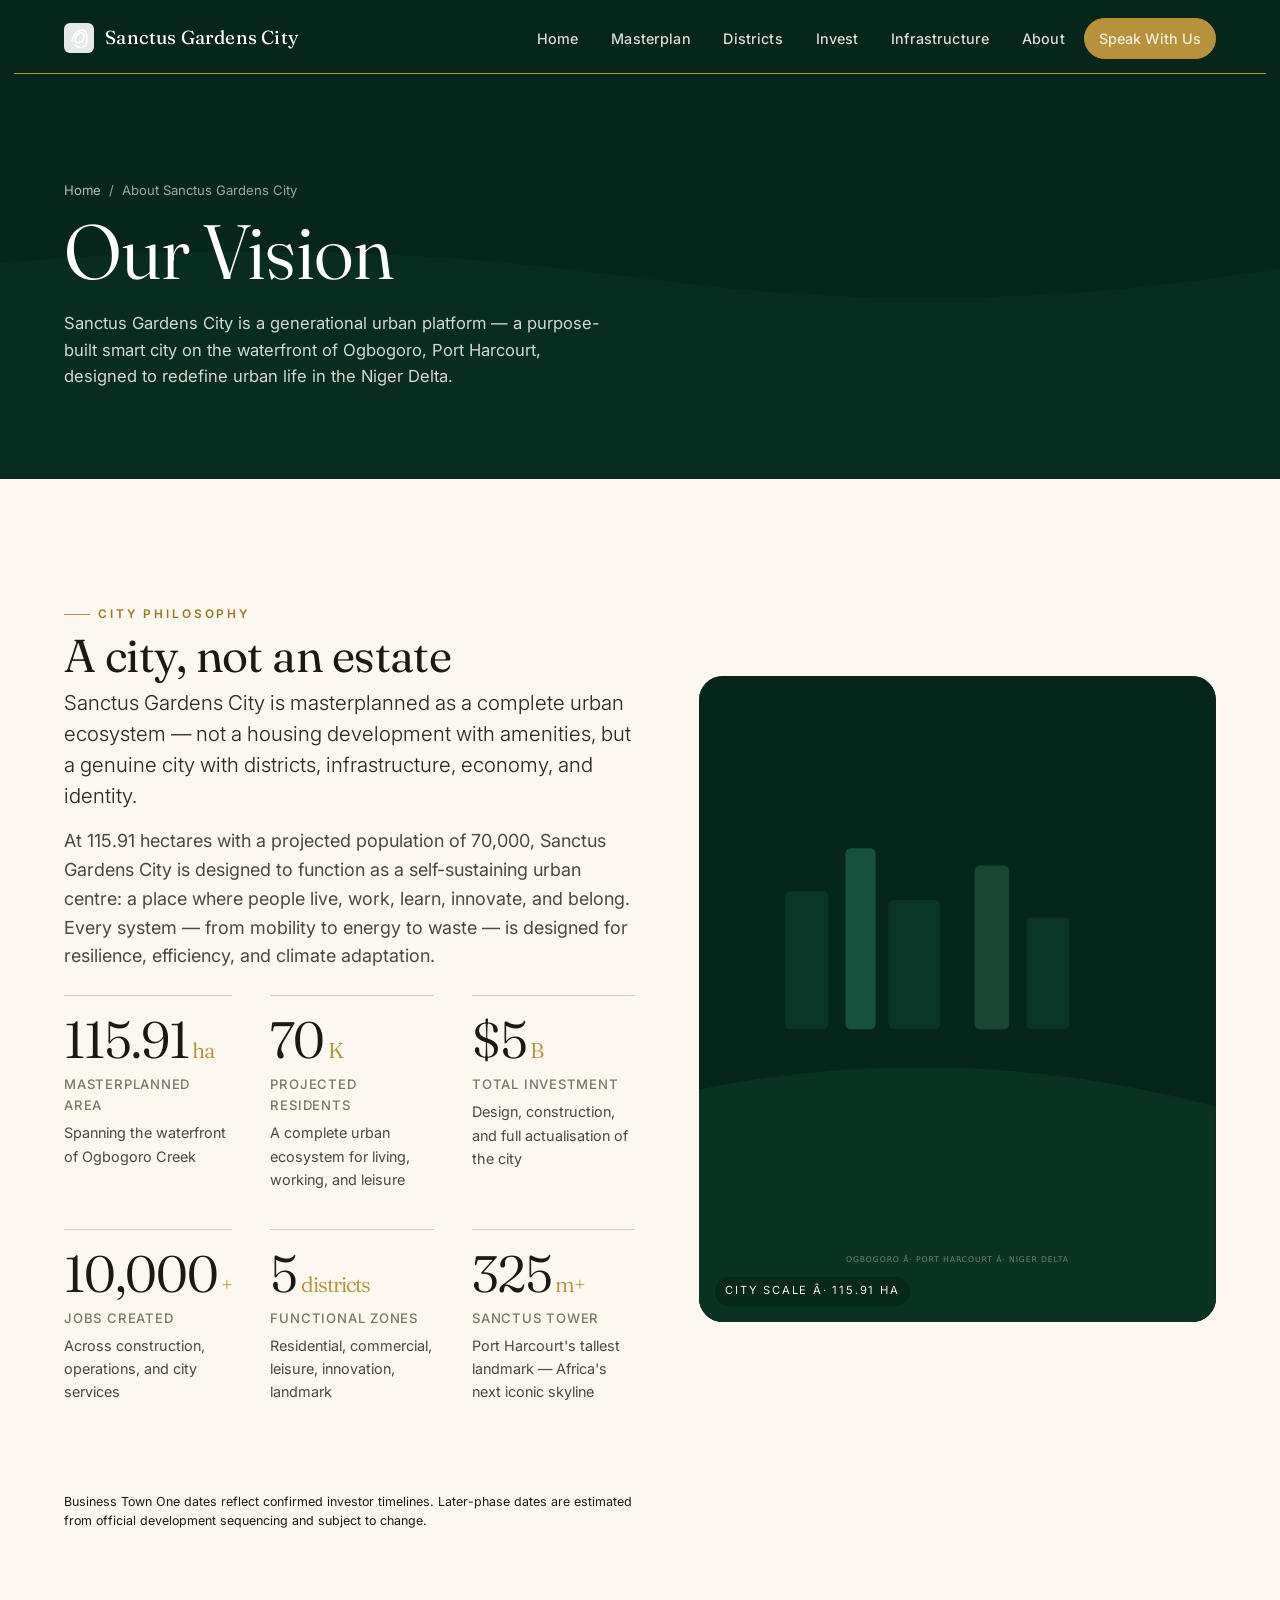
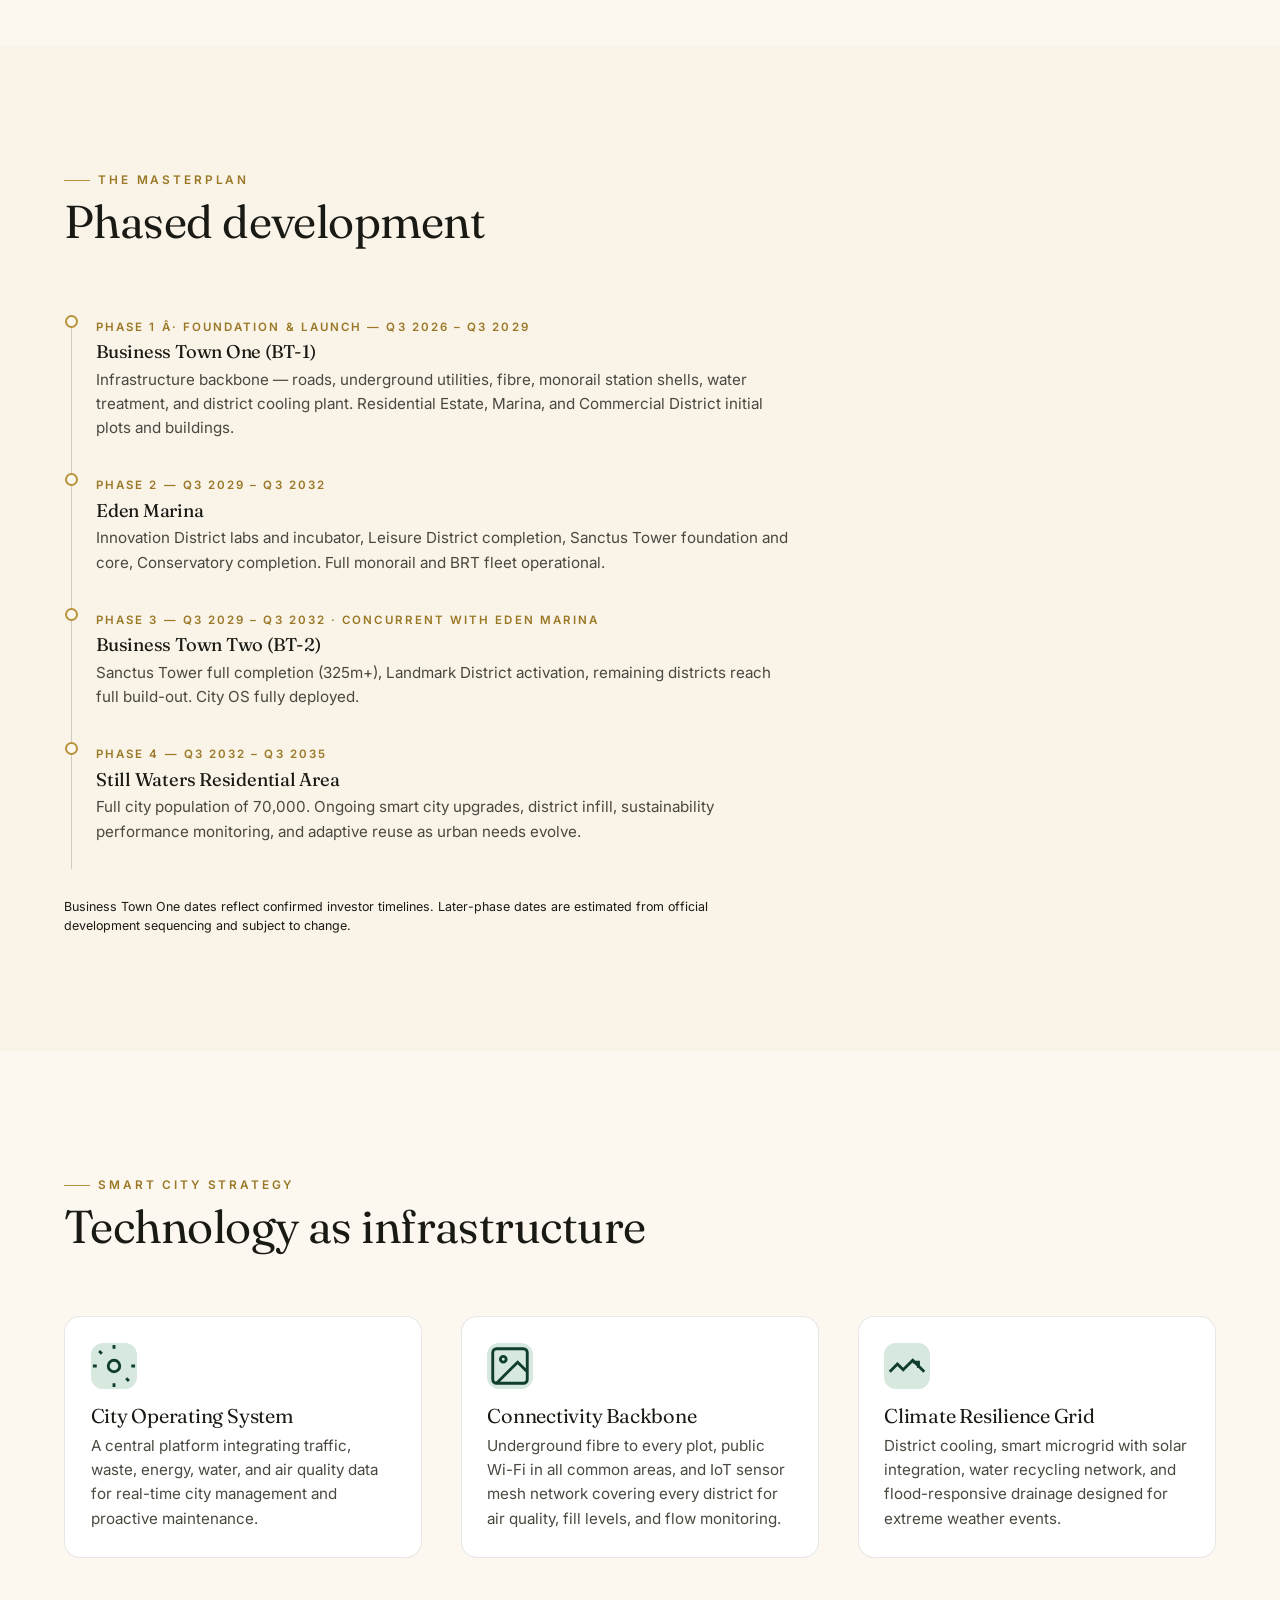
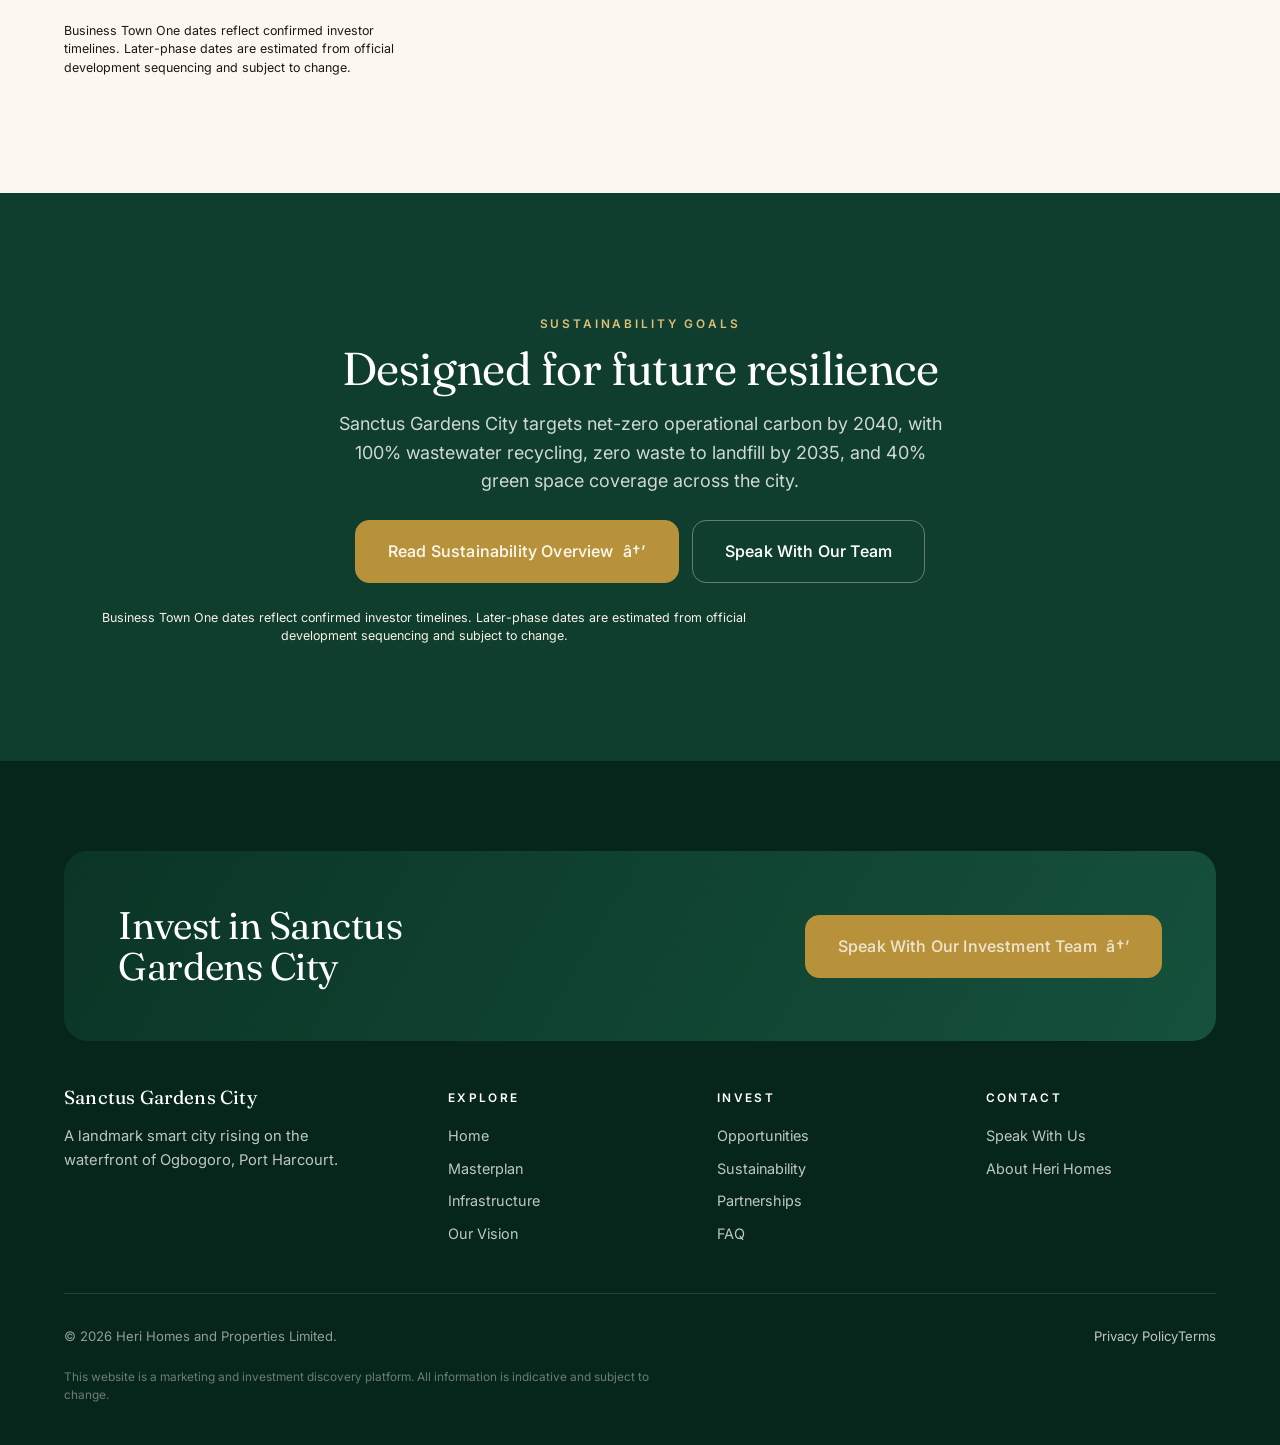
==== commit 9eab5271: "Fix text contrast and add partnerships link to all footers - Fix text contrast on dark/green backgro" ====
--- a/about-city.html
+++ b/about-city.html
@@ -1,4 +1,4 @@
-<!DOCTYPE html>
+﻿<!DOCTYPE html>
 <html lang="en">
 <head>
 <meta charset="UTF-8">
@@ -10,7 +10,6 @@
 <link rel="stylesheet" href="assets/css/style.css">
 </head>
 <body>
-<a class="skip" href="#main">Skip to content</a>
 <nav class="mobile-nav" aria-label="Mobile navigation">
   <div class="mobile-nav__group">
     <h5>Explore</h5>
@@ -30,7 +29,7 @@
   <div class="container nav-wrap">
     <a href="index.html" class="brand">
       <span class="brand__mark"><svg viewBox="0 0 30 30" fill="none"><rect width="30" height="30" rx="6" fill="currentColor" opacity="0.9"/><path d="M8 18.5c0-4.5 3-8 7-10.5s7.5-1 8 8c.3 5.5-2.2 8.5-6.5 8.5-3 0-5-2-5.5-3.5M15 20c-2 0-4-1-4-3.5s2.5-5 5-6.5c1.5-.8 3.5 0 4 2.5.3 2-1 6-2.5 6S15.5 20 15 20z" stroke="currentColor" stroke-width="1.5" fill="none"/></svg></span>
-      <span class="brand__name">Sanctus Gardens City<small>by Heri Homes &amp; Properties</small></span>
+      <span class="brand__name">Sanctus Gardens City</span>
     </a>
     <nav class="nav" aria-label="Main navigation">
       <a href="index.html" class="nav__link">Home</a><a href="masterplan.html" class="nav__link">Masterplan</a><a href="district.html?id=residential" class="nav__link">Districts</a><a href="opportunity.html" class="nav__link">Invest</a><a href="infrastructure.html" class="nav__link">Infrastructure</a><a href="about-city.html" class="nav__link" aria-current="page">About</a><a href="contact.html" class="nav__link nav__cta btn btn--gold btn--sm">Speak With Us</a>
@@ -54,19 +53,21 @@
       <span class="eyebrow">City Philosophy</span>
       <h2 class="mt-1">A city, not an estate</h2>
       <p class="lead mt-1">Sanctus Gardens City is masterplanned as a complete urban ecosystem — not a housing development with amenities, but a genuine city with districts, infrastructure, economy, and identity.</p>
-      <p class="soft mt-2">At 2,500 hectares with a projected population of 250,000, Sanctus Gardens City is designed to function as a self-sustaining urban centre: a place where people live, work, learn, innovate, and belong. Every system — from mobility to energy to waste — is designed for resilience, efficiency, and climate adaptation.</p>
-      <ul class="tick mt-3">
-        <li>2,500 hectares of masterplanned waterfront land</li>
-        <li>250,000 projected residents at full build-out</li>
-        <li>Five integrated functional districts</li>
-        <li>Smart city OS with IoT infrastructure</li>
-        <li>12 km of restored mangrove waterfront</li>
-      </ul>
+      <p class="soft mt-2">At 115.91 hectares with a projected population of 70,000, Sanctus Gardens City is designed to function as a self-sustaining urban centre: a place where people live, work, learn, innovate, and belong. Every system — from mobility to energy to waste — is designed for resilience, efficiency, and climate adaptation.</p>
+      <div class="stats reveal-stagger mt-3">
+        <div class="stat"><div class="stat__num">115.91<span class="unit">ha</span></div><div class="stat__label">Masterplanned Area</div><div class="stat__desc">Spanning the waterfront of Ogbogoro Creek</div></div>
+        <div class="stat"><div class="stat__num">70<span class="unit">K</span></div><div class="stat__label">Projected Residents</div><div class="stat__desc">A complete urban ecosystem for living, working, and leisure</div></div>
+        <div class="stat"><div class="stat__num">$5<span class="unit">B</span></div><div class="stat__label">Total Investment</div><div class="stat__desc">Design, construction, and full actualisation of the city</div></div>
+        <div class="stat"><div class="stat__num">10,000<span class="unit">+</span></div><div class="stat__label">Jobs Created</div><div class="stat__desc">Across construction, operations, and city services</div></div>
+        <div class="stat"><div class="stat__num">5<span class="unit">districts</span></div><div class="stat__label">Functional Zones</div><div class="stat__desc">Residential, commercial, leisure, innovation, landmark</div></div>
+        <div class="stat"><div class="stat__num">325<span class="unit">m+</span></div><div class="stat__label">Sanctus Tower</div><div class="stat__desc">Port Harcourt's tallest landmark — Africa's next iconic skyline</div></div>
+      </div>
     </div>
     <div class="split__media reveal reveal--soft">
-      <svg viewBox="0 0 600 750" preserveAspectRatio="xMidYMid slice"><rect width="600" height="750" fill="#07261B"/><path d="M0 480 Q300 420 600 500 V750 H0Z" fill="#0A3324"/><rect x="100" y="250" width="50" height="160" fill="#0B3526" rx="6"/><rect x="170" y="200" width="35" height="210" fill="#15513C" rx="6"/><rect x="220" y="260" width="60" height="150" fill="#0B3526" rx="6"/><rect x="320" y="220" width="40" height="190" fill="#1A4534" rx="6"/><rect x="380" y="280" width="50" height="130" fill="#0B3526" rx="6"/><text x="300" y="680" font-family="system-ui" font-size="9" fill="rgba(255,255,255,0.4)" text-anchor="middle" letter-spacing="1">OGBOGORO · PORT HARCOURT · NIGER DELTA</text></svg>
-      <span class="badge">City Scale · 2,500 ha</span>
+      <svg viewBox="0 0 600 750" preserveAspectRatio="xMidYMid slice"><rect width="600" height="750" fill="#07261B"/><path d="M0 480 Q300 420 600 500 V750 H0Z" fill="#0A3324"/><rect x="100" y="250" width="50" height="160" fill="#0B3526" rx="6"/><rect x="170" y="200" width="35" height="210" fill="#15513C" rx="6"/><rect x="220" y="260" width="60" height="150" fill="#0B3526" rx="6"/><rect x="320" y="220" width="40" height="190" fill="#1A4534" rx="6"/><rect x="380" y="280" width="50" height="130" fill="#0B3526" rx="6"/><text x="300" y="680" font-family="system-ui" font-size="9" fill="rgba(255,255,255,0.4)" text-anchor="middle" letter-spacing="1">OGBOGORO Â· PORT HARCOURT Â· NIGER DELTA</text></svg>
+      <span class="badge">City Scale Â· 115.91 ha</span>
     </div>
+    <p class="reveal" style="font-size:0.78rem;margin-top:1.6rem;line-height:1.5;max-width:90ch">Business Town One dates reflect confirmed investor timelines. Later-phase dates are estimated from official development sequencing and subject to change.</p>
   </div>
 </section>
 
@@ -78,26 +79,27 @@
     </div>
     <div class="timeline reveal">
       <div class="tl-item">
-        <span class="tl-phase">Phase 1 — 2024–2030</span>
-        <h4>Foundation &amp; Launch</h4>
+        <span class="tl-phase">Phase 1 Â· Foundation & Launch — Q3 2026 – Q3 2029</span>
+        <h4>Business Town One (BT-1)</h4>
         <p>Infrastructure backbone — roads, underground utilities, fibre, monorail station shells, water treatment, and district cooling plant. Residential Estate, Marina, and Commercial District initial plots and buildings.</p>
       </div>
       <div class="tl-item">
-        <span class="tl-phase">Phase 2 — 2030–2036</span>
-        <h4>Expansion &amp; Landmark Delivery</h4>
+        <span class="tl-phase">Phase 2 — Q3 2029 – Q3 2032</span>
+        <h4>Eden Marina</h4>
         <p>Innovation District labs and incubator, Leisure District completion, Sanctus Tower foundation and core, Conservatory completion. Full monorail and BRT fleet operational.</p>
       </div>
       <div class="tl-item">
-        <span class="tl-phase">Phase 3 — 2036–2044</span>
-        <h4>Peak Development</h4>
-        <p>Sanctus Tower full completion (325m+), Landmark District activation, remaining districts reach full build-out. City OS fully deployed. Population target: 150,000.</p>
+        <span class="tl-phase">Phase 3 — Q3 2029 – Q3 2032 · concurrent with Eden Marina</span>
+        <h4>Business Town Two (BT-2)</h4>
+        <p>Sanctus Tower full completion (325m+), Landmark District activation, remaining districts reach full build-out. City OS fully deployed.</p>
       </div>
       <div class="tl-item">
-        <span class="tl-phase">Phase 4 — 2044+</span>
-        <h4>Legacy &amp; Evolution</h4>
-        <p>Full city population of 250,000. Ongoing smart city upgrades, district infill, sustainability performance monitoring, and adaptive reuse as urban needs evolve.</p>
+        <span class="tl-phase">Phase 4 — Q3 2032 – Q3 2035</span>
+        <h4>Still Waters Residential Area</h4>
+        <p>Full city population of 70,000. Ongoing smart city upgrades, district infill, sustainability performance monitoring, and adaptive reuse as urban needs evolve.</p>
       </div>
     </div>
+    <p class="reveal" style="font-size:0.78rem;margin-top:1.6rem;line-height:1.5;max-width:90ch">Business Town One dates reflect confirmed investor timelines. Later-phase dates are estimated from official development sequencing and subject to change.</p>
   </div>
 </section>
 
@@ -122,6 +124,7 @@
       <h3>Climate Resilience Grid</h3>
       <p>District cooling, smart microgrid with solar integration, water recycling network, and flood-responsive drainage designed for extreme weather events.</p>
     </div>
+    <p class="reveal" style="font-size:0.78rem;margin-top:1.6rem;line-height:1.5;max-width:90ch">Business Town One dates reflect confirmed investor timelines. Later-phase dates are estimated from official development sequencing and subject to change.</p>
   </div>
 </section>
 
@@ -132,10 +135,11 @@
       <h2 class="mt-1" style="color:#fff">Designed for future resilience</h2>
       <p class="mt-2" style="color:rgba(255,255,255,0.8);max-width:56ch;margin-inline:auto">Sanctus Gardens City targets net-zero operational carbon by 2040, with 100% wastewater recycling, zero waste to landfill by 2035, and 40% green space coverage across the city.</p>
       <div class="hero__cta-row mt-3" style="justify-content:center">
-        <a href="sustainability.html" class="btn btn--gold-on-dark btn--lg">Read Sustainability Overview <span class="btn-arrow">→</span></a>
+        <a href="sustainability.html" class="btn btn--gold-on-dark btn--lg">Read Sustainability Overview <span class="btn-arrow">â†’</span></a>
         <a href="contact.html" class="btn btn--on-dark btn--lg">Speak With Our Team</a>
       </div>
     </div>
+    <p class="reveal" style="font-size:0.78rem;margin-top:1.6rem;line-height:1.5;max-width:90ch">Business Town One dates reflect confirmed investor timelines. Later-phase dates are estimated from official development sequencing and subject to change.</p>
   </div>
 </section>
 
@@ -143,21 +147,22 @@
   <div class="container">
     <div class="footer-cta-band reveal">
       <h3>Invest in Sanctus Gardens City</h3>
-      <a href="contact.html" class="btn btn--gold btn--lg">Speak With Our Investment Team <span class="btn-arrow">→</span></a>
+      <a href="contact.html" class="btn btn--gold btn--lg">Speak With Our Investment Team <span class="btn-arrow">â†’</span></a>
     </div>
     <div class="footer-top">
       <div class="footer-brand">
-        <a href="index.html" class="brand brand__name" style="color:#fff">Sanctus Gardens City<small style="color:rgba(255,255,255,0.6)">by Heri Homes &amp; Properties</small></a>
+        <a href="index.html" class="brand brand__name" style="color:#fff">Sanctus Gardens City</a>
         <p>A landmark smart city rising on the waterfront of Ogbogoro, Port Harcourt.</p>
       </div>
       <div class="footer-col"><h5>Explore</h5><ul><li><a href="index.html">Home</a></li><li><a href="masterplan.html">Masterplan</a></li><li><a href="infrastructure.html">Infrastructure</a></li><li><a href="about-city.html">Our Vision</a></li></ul></div>
-      <div class="footer-col"><h5>Invest</h5><ul><li><a href="opportunity.html">Opportunities</a></li><li><a href="sustainability.html">Sustainability</a></li><li><a href="faq.html">FAQ</a></li></ul></div>
+      <div class="footer-col"><h5>Invest</h5><ul><li><a href="opportunity.html">Opportunities</a></li><li><a href="sustainability.html">Sustainability</a></li><li><a href="partnerships.html">Partnerships</a></li><li><a href="faq.html">FAQ</a></li></ul></div>
       <div class="footer-col"><h5>Contact</h5><ul><li><a href="contact.html">Speak With Us</a></li><li><a href="about-heri.html">About Heri Homes</a></li></ul></div>
     </div>
     <div class="footer-bottom"><span>&copy; 2026 Heri Homes and Properties Limited.</span><div class="footer-legal"><a href="#">Privacy Policy</a><a href="#">Terms</a></div></div>
     <p class="disclaimer">This website is a marketing and investment discovery platform. All information is indicative and subject to change.</p>
   </div>
 </footer>
+<script src="assets/js/forms.js" defer></script>
 <script src="assets/js/main.js" defer></script>
 </body>
 </html>
--- a/assets/css/style.css
+++ b/assets/css/style.css
@@ -49,6 +49,7 @@
   --brand: var(--green-700);
   --brand-deep: var(--green-900);
   --brand-soft: var(--green-100);
+  --error: #A82828;
   --line: var(--hair);
   --line-strong: var(--hair-strong);
 
@@ -61,9 +62,9 @@
   --gutter: clamp(20px, 5vw, 72px);
 
   --r-sm: 10px;
-  --r: 18px;
-  --r-lg: 26px;
-  --r-xl: 38px;
+  --r: 12px;
+  --r-lg: 16px;
+  --r-xl: 24px;
   --r-pill: 999px;
 
   --shadow-sm: 0 1px 2px rgba(20, 30, 24, 0.04), 0 2px 8px rgba(20, 30, 24, 0.05);
@@ -176,18 +177,19 @@
   --btn-bd: var(--green-700);
   display: inline-flex; align-items: center; gap: 0.6em;
   padding: 0.95em 1.6em;
-  border-radius: var(--r-pill);
+  border-radius: 14px;
   font-weight: 540;
   font-size: 0.92rem;
   letter-spacing: 0.01em;
   background: var(--btn-bg);
   color: var(--btn-fg);
   border: 1px solid var(--btn-bd);
-  transition: transform 0.4s var(--ease), background 0.4s var(--ease), color 0.4s var(--ease), border-color 0.4s var(--ease), box-shadow 0.4s var(--ease);
+  transition: transform 0.25s var(--ease), background 0.25s var(--ease), box-shadow 0.25s var(--ease);
+  will-change: transform;
 }
 .btn:hover { transform: translateY(-2px); box-shadow: 0 10px 28px rgba(15, 61, 46, 0.22); }
-.btn:active { transform: translateY(0); }
-.btn .btn-arrow { display: inline-block; transition: transform 0.4s var(--ease); }
+.btn:active { transform: scale(0.97); }
+.btn .btn-arrow { display: inline-block; transition: transform 0.25s var(--ease); }
 .btn:hover .btn-arrow { transform: translateX(4px); }
 .btn--gold { --btn-bg: var(--gold-500); --btn-fg: #2a2208; --btn-bd: var(--gold-500); }
 .btn--gold:hover { box-shadow: 0 10px 28px rgba(184, 146, 58, 0.30); }
@@ -196,6 +198,8 @@
 .btn--on-dark { --btn-fg: #fff; --btn-bg: transparent; --btn-bd: rgba(255,255,255,0.35); }
 .btn--on-dark:hover { --btn-bg: rgba(255,255,255,0.08); --btn-bd: rgba(255,255,255,0.6); box-shadow: none; }
 .btn--gold-on-dark { --btn-bg: var(--gold-500); --btn-fg: #2a2208; --btn-bd: var(--gold-500); }
+/* ponytail: gold-on-dark inside green section needs light text for contrast */
+.bg-green .btn--gold-on-dark { --btn-fg: #faf6ed; }
 .btn--block { width: 100%; justify-content: center; }
 .btn--lg { padding: 1.1em 2em; font-size: 1rem; }
 .btn--sm { padding: 0.6em 1.1em; font-size: 0.82rem; }
@@ -294,7 +298,7 @@
 @keyframes scrollline { 0% { transform: translateY(-100%); } 60%,100% { transform: translateY(220%); } }
 
 /* ---------- Stats ---------- */
-.stats { display: grid; grid-template-columns: repeat(4, 1fr); gap: clamp(20px, 3vw, 48px); }
+.stats { display: grid; grid-template-columns: repeat(3, 1fr); gap: clamp(20px, 3vw, 48px); }
 .stat { border-top: 1px solid var(--line-strong); padding-top: 1.1rem; }
 .bg-dark .stat, .bg-green .stat { border-top-color: rgba(255,255,255,0.18); }
 .stat__num { font-family: var(--font-display); font-size: clamp(2.3rem, 4vw, 3.6rem); font-weight: 340; line-height: 1; letter-spacing: -0.02em; }
@@ -302,6 +306,8 @@
 .bg-dark .stat__num .unit, .bg-green .stat__num .unit { color: var(--gold-300); }
 .stat__label { margin-top: 0.55rem; font-size: 0.82rem; letter-spacing: 0.06em; text-transform: uppercase; color: var(--text-mute); font-weight: 500; }
 .bg-dark .stat__label, .bg-green .stat__label { color: rgba(255,255,255,0.72); }
+.bg-dark p.soft, .bg-green p.soft, .bg-dark .soft, .bg-green .soft { color: rgba(255,255,255,0.72); }
+.bg-dark .stat__desc, .bg-green .stat__desc { color: rgba(255,255,255,0.72); }
 .stat__desc { font-size: 0.9rem; color: var(--text-soft); margin-top: 0.35rem; }
 
 /* ---------- Cards ---------- */
@@ -311,7 +317,7 @@
   border-radius: var(--r-lg);
   padding: 1.5rem;
   box-shadow: var(--shadow-card);
-  transition: transform 0.5s var(--ease), box-shadow 0.5s var(--ease);
+  transition: transform 0.3s var(--ease), box-shadow 0.3s var(--ease);
   display: flex; flex-direction: column;
 }
 .card:hover { transform: translateY(-5px); box-shadow: var(--shadow-lg); }
@@ -332,7 +338,7 @@
 .bg-dark .pillar__icon, .bg-green .pillar__icon { background: rgba(220,192,122,0.16); color: var(--gold-300); }
 .pillar h3 { font-size: 1.25rem; margin-bottom: 0.5rem; }
 .pillar p { font-size: 0.95rem; color: var(--text-soft); }
-.bg-dark .pillar p, .bg-green .pillar p { color: rgba(255,255,255,0.72); }
+.bg-dark .pillar p, .bg-green .pillar p { color: rgba(255,255,255,0.85); }
 
 /* ---------- Split editorial ---------- */
 .split { display: grid; grid-template-columns: 1.05fr 0.95fr; gap: clamp(28px, 5vw, 84px); align-items: center; }
@@ -342,6 +348,8 @@
 .split__media .badge { position: absolute; bottom: 1rem; left: 1rem; background: rgba(7,38,27,0.7); color: var(--cream-100); padding: 0.5em 0.9em; border-radius: var(--r-pill); font-size: 0.7rem; letter-spacing: 0.16em; text-transform: uppercase; backdrop-filter: blur(8px); }
 .tick { margin-top: 1.2rem; display: grid; gap: 0.7rem; }
 .tick li { display: flex; gap: 0.7rem; align-items: flex-start; color: var(--charcoal-700); font-size: 0.96rem; }
+.pagehero .tick li { color: rgba(255,255,255,0.9); }
+.pagehero .tick li::before { background: var(--green-100) url("data:image/svg+xml,%3Csvg xmlns='http://www.w3.org/2000/svg' viewBox='0 0 24 24' fill='none' stroke='%230F3D2E' stroke-width='3'%3E%3Cpath d='M5 12l5 5 9-11'/%3E%3C/svg%3E") center/10px no-repeat; }
 .tick li::before { content: ""; flex: 0 0 auto; margin-top: 0.5em; width: 16px; height: 16px; border-radius: 50%; background: var(--green-100) url("data:image/svg+xml,%3Csvg xmlns='http://www.w3.org/2000/svg' viewBox='0 0 24 24' fill='none' stroke='%230F3D2E' stroke-width='3'%3E%3Cpath d='M5 12l5 5 9-11'/%3E%3C/svg%3E") center/10px no-repeat; }
 
 /* ---------- Masterplan ---------- */
@@ -349,7 +357,8 @@
 .masterplan__stage { position: absolute; inset: 0; cursor: grab; touch-action: none; }
 .masterplan__stage:active { cursor: grabbing; }
 .masterplan__svg { position: absolute; inset: 0; width: 100%; height: 100%; }
-.district { cursor: pointer; transition: opacity 0.4s var(--ease), filter 0.4s var(--ease); }
+.district { cursor: pointer; transition: opacity 0.4s var(--ease), filter 0.4s var(--ease); touch-action: manipulation; }
+.district > path { pointer-events: visibleStroke; }
 .district:hover { filter: brightness(1.18); }
 .district.is-active path, .district.is-active polygon { stroke: var(--gold-400) !important; stroke-width: 2.4 !important; }
 .masterplan.has-hover .district:not(:hover):not(.is-active) { opacity: 0.5; }
@@ -394,18 +403,21 @@
 .panorama__progress i { display: block; height: 100%; background: var(--gold-400); width: 50%; transition: width 0.1s linear; }
 
 /* ---------- Modal ---------- */
-.modal { position: fixed; inset: 0; z-index: 240; display: none; align-items: center; justify-content: center; padding: var(--gutter); }
-.modal.is-open { display: flex; }
+.modal { position: fixed; inset: 0; z-index: 240; display: flex; align-items: center; justify-content: center; padding: var(--gutter); opacity: 0; pointer-events: none; transition: opacity 0.3s var(--ease); }
+.modal.is-open { opacity: 1; pointer-events: auto; }
 .modal__scrim { position: absolute; inset: 0; background: rgba(7,38,27,0.55); backdrop-filter: blur(6px); }
-.modal__panel { position: relative; z-index: 1; width: min(560px, 100%); max-height: 90dvh; overflow-y: auto; background: var(--cream-000); border-radius: var(--r-xl); box-shadow: var(--shadow-lg); }
-.modal__body { padding: clamp(1.6rem, 3vw, 2.4rem); }
-.modal__close { position: absolute; top: 0.9rem; right: 0.9rem; z-index: 2; width: 40px; height: 40px; border-radius: 50%; background: rgba(7,38,27,0.5); color: #fff; display: grid; place-items: center; font-size: 1.3rem; backdrop-filter: blur(8px); cursor: pointer; }
-.modal__note { background: var(--green-100); color: var(--green-700); padding: 0.9rem 1rem; border-radius: 12px; font-size: 0.88rem; }
+.modal__panel { position: relative; z-index: 1; width: min(560px, 100%); max-height: 90dvh; overflow-y: auto; background: var(--cream-000); border-radius: var(--r-xl); box-shadow: var(--shadow-lg); transform: scale(0.96) translateY(10px); transition: transform 0.3s var(--ease); }
+.modal.is-open .modal__panel { transform: scale(1) translateY(0); }
+.modal__body { padding: calc(clamp(1.6rem, 3vw, 2.4rem) + 0.5rem) clamp(1.6rem, 3vw, 2.4rem); }
+.modal__close { position: absolute; top: 0.9rem; right: 0.9rem; z-index: 2; width: 40px; height: 40px; border-radius: 50%; background: rgba(7,38,27,0.5); color: #fff; display: grid; place-items: center; font-size: 1.3rem; backdrop-filter: blur(8px); cursor: pointer; border: 1px solid rgba(255,255,255,0.15); }
+.modal__note { background: var(--green-100); color: var(--green-700); padding: 0.9rem 1rem; border-radius: 12px; font-size: 0.88rem; display: flex; gap: 0.6rem; align-items: flex-start; }
+.modal__note svg { width: 18px; height: 18px; flex: 0 0 auto; margin-top: 1px; }
 .invest-grid { display: grid; grid-template-columns: repeat(2, 1fr); gap: 0.8rem; margin-top: 1.2rem; }
 .invest-cell { background: var(--bg-alt); border: 1px solid var(--line); border-radius: 12px; padding: 0.9rem 1rem; }
 .invest-cell span { font-size: 0.7rem; letter-spacing: 0.12em; text-transform: uppercase; color: var(--muted); }
 .invest-cell strong { display: block; font-family: var(--font-display); font-size: 1.3rem; font-weight: 420; margin-top: 0.2rem; color: var(--green-800); }
-.unlock-cta { padding: 1.1rem 1.2rem; background: var(--green-800); color: #fff; border-radius: var(--r-lg); margin-top: 1.2rem; }
+.invest-fx { display: block; font-size: 0.78rem; color: var(--muted); margin-top: 0.15rem; }
+.unlock-cta { display: flex; flex-wrap: wrap; gap: 1rem; align-items: center; justify-content: space-between; padding: 1.1rem 1.2rem; background: var(--green-800); color: #fff; border-radius: var(--r-lg); margin-top: 1.2rem; }
 
 /* ---------- Forms ---------- */
 .field { display: flex; flex-direction: column; gap: 0.4rem; margin-bottom: 1.05rem; }
@@ -425,6 +437,16 @@
 .form-card { background: var(--surface); border: 1px solid var(--line); border-radius: var(--r-xl); padding: clamp(1.6rem, 3vw, 2.6rem); box-shadow: var(--shadow-card); }
 .form-success { display: none; text-align: center; padding: 2rem 0; }
 .form.sending button[type="submit"] .spinner { display: inline-block; }
+.field--inline { display: flex; align-items: flex-start; gap: 0.6rem; margin-bottom: 1rem; }
+.field--inline input[type="checkbox"] { margin-top: 0.25em; width: 18px; height: 18px; accent-color: var(--green-700); flex: 0 0 auto; }
+.field--inline label { font-size: 0.88rem; color: var(--text-soft); cursor: pointer; }
+.reveal--soft { opacity: 0; transition: opacity 0.8s var(--ease); }
+.js-enabled .reveal--soft.in { opacity: 1; }
+.form-grid { display: grid; grid-template-columns: 1.3fr 0.9fr; gap: clamp(28px, 4vw, 56px); align-items: start; }
+.contact-aside { display: flex; flex-direction: column; gap: 1.5rem; background: var(--surface); border: 1px solid var(--line); border-radius: var(--r-xl); padding: clamp(1.4rem, 2.5vw, 2rem); box-shadow: var(--shadow-card); }
+.contact-block h4 { font-size: 1rem; margin-bottom: 0.35rem; }
+.contact-block a { color: var(--green-700); font-weight: 500; }
+.contact-block a:hover { color: var(--gold-600); }
 .spinner { display: none; width: 16px; height: 16px; border: 2px solid rgba(255,255,255,0.5); border-top-color: #fff; border-radius: 50%; animation: spin 0.8s linear infinite; vertical-align: middle; }
 @keyframes spin { to { transform: rotate(360deg); } }
 
@@ -458,15 +480,15 @@
 .js-enabled .reveal-stagger > * {
   opacity: 0;
   transform: translateY(24px);
-  transition: opacity 0.7s var(--ease), transform 0.7s var(--ease);
+  transition: opacity 0.5s var(--ease), transform 0.5s var(--ease);
 }
 .js-enabled .reveal-stagger.in > * { opacity: 1; transform: none; }
-.js-enabled .reveal-stagger.in > *:nth-child(1) { transition-delay: 0.04s; }
-.js-enabled .reveal-stagger.in > *:nth-child(2) { transition-delay: 0.12s; }
-.js-enabled .reveal-stagger.in > *:nth-child(3) { transition-delay: 0.20s; }
-.js-enabled .reveal-stagger.in > *:nth-child(4) { transition-delay: 0.28s; }
-.js-enabled .reveal-stagger.in > *:nth-child(5) { transition-delay: 0.36s; }
-.js-enabled .reveal-stagger.in > *:nth-child(6) { transition-delay: 0.44s; }
+.js-enabled .reveal-stagger.in > *:nth-child(1) { transition-delay: 0s; }
+.js-enabled .reveal-stagger.in > *:nth-child(2) { transition-delay: 0.06s; }
+.js-enabled .reveal-stagger.in > *:nth-child(3) { transition-delay: 0.12s; }
+.js-enabled .reveal-stagger.in > *:nth-child(4) { transition-delay: 0.18s; }
+.js-enabled .reveal-stagger.in > *:nth-child(5) { transition-delay: 0.24s; }
+.js-enabled .reveal-stagger.in > *:nth-child(6) { transition-delay: 0.30s; }
 
 @media (prefers-reduced-motion: reduce) {
   *, *::before, *::after { animation-duration: 0.01ms !important; animation-iteration-count: 1 !important; transition-duration: 0.01ms !important; }
@@ -478,6 +500,10 @@
 .soft { color: var(--text-soft); }
 .gold { color: var(--gold-600); }
 .green { color: var(--green-700); }
+.mt-1 { margin-top: 0.5rem; }
+.mt-2 { margin-top: 1rem; }
+.mt-3 { margin-top: 1.5rem; }
+.ml-2 { margin-inline-start: 1rem; }
 .mega { font-size: clamp(3rem, 8vw, 7rem); font-family: var(--font-display); font-weight: 320; line-height: 0.95; letter-spacing: -0.02em; }
 .kicker-num { font-family: var(--font-display); font-size: 0.95rem; color: var(--gold-600); font-weight: 420; letter-spacing: 0.04em; }
 .divider { height: 1px; background: var(--line); margin-block: clamp(40px, 6vw, 80px); }
@@ -521,7 +547,7 @@
 .acc { border-top: 1px solid var(--line-strong); }
 .acc__item { border-bottom: 1px solid var(--line-strong); }
 .acc__btn { width: 100%; display: flex; justify-content: space-between; align-items: center; gap: 1.5rem; padding: 1.4rem 0; text-align: left; cursor: pointer; }
-.acc__btn h4 { font-size: clamp(1.1rem, 1.5vw, 1.4rem); font-weight: 400; }
+.acc__heading { font-size: clamp(1.1rem, 1.5vw, 1.4rem); font-weight: 400; color: var(--ink); }
 .acc__icon { flex: 0 0 auto; width: 30px; height: 30px; border-radius: 50%; border: 1px solid var(--line-strong); display: grid; place-items: center; position: relative; transition: background 0.3s; }
 .acc__icon::before, .acc__icon::after { content: ""; position: absolute; background: var(--green-700); transition: transform 0.3s; }
 .acc__icon::before { width: 12px; height: 1.5px; }
@@ -529,14 +555,59 @@
 .acc__item.is-open .acc__icon::after { transform: scaleY(0); }
 .acc__item.is-open .acc__icon { background: var(--green-700); }
 .acc__item.is-open .acc__icon::before { background: #fff; }
-.acc__panel { max-height: 0; overflow: hidden; transition: max-height 0.5s var(--ease); }
-.acc__panel-inner { padding: 0 0 1.4rem; color: var(--text-soft); max-width: 70ch; }
-
+.acc__panel { max-height: 0; overflow: hidden; transition: max-height 0.4s var(--ease); }
+.acc__panel-inner { padding: 0 0 1.4rem; color: var(--text-soft); max-width: 70ch; transition: opacity 0.3s var(--ease) 0.08s; }
+.acc__item:not(.is-open) .acc__panel-inner { opacity: 0; }
+
+/* ---------- Micro CTA widgets ---------- */
+.poll { background: var(--surface); border: 1px solid var(--line); border-radius: var(--r-xl); padding: clamp(1.6rem, 3vw, 2.4rem); box-shadow: var(--shadow-card); }
+.poll__title { font-family: var(--font-display); font-size: 1.3rem; font-weight: 400; margin-bottom: 0.3rem; }
+.poll__sub { color: var(--text-soft); font-size: 0.95rem; margin-bottom: 1.2rem; }
+.poll__options { display: grid; grid-template-columns: 1fr 1fr; gap: 0.6rem; }
+.poll__opt { display: flex; align-items: center; gap: 0.65rem; padding: 0.7rem 0.9rem; border: 1px solid var(--line-strong); border-radius: 14px; cursor: pointer; transition: all 0.3s var(--ease); font-size: 0.95rem; background: var(--surface); }
+.poll__opt:hover { border-color: var(--green-500); background: var(--green-100); }
+.poll__opt.selected { border-color: var(--green-700); background: var(--green-700); color: #fff; }
+.poll__opt .poll__dot { width: 18px; height: 18px; border-radius: 50%; border: 2px solid var(--green-600); flex: 0 0 auto; display: grid; place-items: center; }
+.poll__opt.selected .poll__dot { background: var(--gold-400); border-color: var(--gold-400); }
+.poll__opt.selected .poll__dot::after { content: ""; width: 6px; height: 6px; border-radius: 50%; background: var(--green-900); }
+.poll__mini { display: flex; gap: 1rem; align-items: center; background: var(--brand-deep); border-radius: var(--r-xl); padding: clamp(1.2rem, 2.5vw, 2rem); color: #fff; flex-wrap: wrap; }
+.poll__mini h4 { color: #fff; font-size: clamp(1rem, 1.4vw, 1.3rem); margin-right: auto; }
+.poll__mini .field { margin: 0; flex: 1; min-width: 200px; }
+.poll__mini input { background: rgba(255,255,255,0.12); border: 1px solid rgba(255,255,255,0.22); color: #fff; padding: 0.7rem 1rem; border-radius: var(--r-pill); font-size: 0.9rem; }
+.poll__mini input::placeholder { color: rgba(255,255,255,0.5); }
+.poll__mini input:focus { border-color: var(--gold-400); box-shadow: 0 0 0 3px rgba(220,192,122,0.2); }
+.cta-form__input { flex:1; min-width:200px; background:rgba(255,255,255,0.12); border:1px solid rgba(255,255,255,0.22); color:#fff; padding:0.7rem 1rem; border-radius:999px; font-size:0.9rem; }
+.cta-form__input::placeholder { color:rgba(255,255,255,0.5) }
+.cta-form__input:focus { outline:2px solid var(--gold-500); outline-offset:2px; }
+@media (max-width: 640px) { .poll__options { grid-template-columns: 1fr; } }
+
+/* ---------- Touch hover gate: prevent stuck-hover on iOS ---------- */
+@media (hover: none) and (pointer: coarse) {
+  .btn:hover { transform: none !important; box-shadow: none !important; }
+  .btn:hover .btn-arrow { transform: none !important; }
+  .btn--ghost:hover { --btn-bg: transparent !important; --btn-bd: var(--line-strong) !important; --btn-fg: var(--ink) !important; box-shadow: none !important; }
+  .btn--on-dark:hover { --btn-bg: transparent !important; --btn-bd: rgba(255,255,255,0.35) !important; }
+  .btn--gold:hover { box-shadow: none !important; }
+  .card:hover { transform: none !important; box-shadow: var(--shadow-card) !important; }
+  .card__title a:hover { color: inherit !important; }
+  .text-link:hover { color: var(--green-700) !important; border-color: transparent !important; gap: 0.5em !important; }
+  .nav__link:hover { color: var(--charcoal-700) !important; background: none !important; }
+  .site-header:not(.is-solid) .nav__link:hover { color: rgba(255,255,255,0.86) !important; background: none !important; }
+  .district:hover { filter: none !important; }
+  .poll__opt:hover { border-color: var(--line-strong) !important; background: var(--surface) !important; }
+  .footer a:hover { color: rgba(255,255,255,0.74) !important; }
+  .mp-btn:hover { background: rgba(7,38,27,0.7) !important; }
+  .bg-dark .text-link:hover, .bg-green .text-link:hover { color: var(--gold-300) !important; border-color: transparent !important; }
+}
 /* ---------- Responsive ---------- */
 @media (max-width: 1080px) {
   .nav { display: none; }
   .nav-toggle { display: flex; }
   .footer-top { grid-template-columns: 1fr 1fr; }
+  .grid--4 { grid-template-columns: repeat(2, 1fr); }
+}
+@media (max-width: 1024px) {
+  .grid--3 { grid-template-columns: repeat(2, 1fr); }
 }
 @media (max-width: 860px) {
   :root { --nav-h: 68px; }
@@ -546,6 +617,7 @@
   .split--reverse .split__media { order: 0; }
   .split__media { aspect-ratio: 16/10; }
   .field-row { grid-template-columns: 1fr; }
+  .form-grid { grid-template-columns: 1fr; }
   .opp-bar { grid-template-columns: 1fr 1fr; }
   .invest-grid { grid-template-columns: 1fr; }
 }
@@ -554,4 +626,7 @@
   .stats { grid-template-columns: 1fr; }
   .opp-bar { grid-template-columns: 1fr; }
   .hero__scroll { display: none; }
-}
+  .modal__body { padding: 1.4rem; padding-top: 2.2rem; }
+  .unlock-cta { flex-direction: column; align-items: stretch; }
+  .unlock-cta .btn { width: 100%; justify-content: center; }
+}
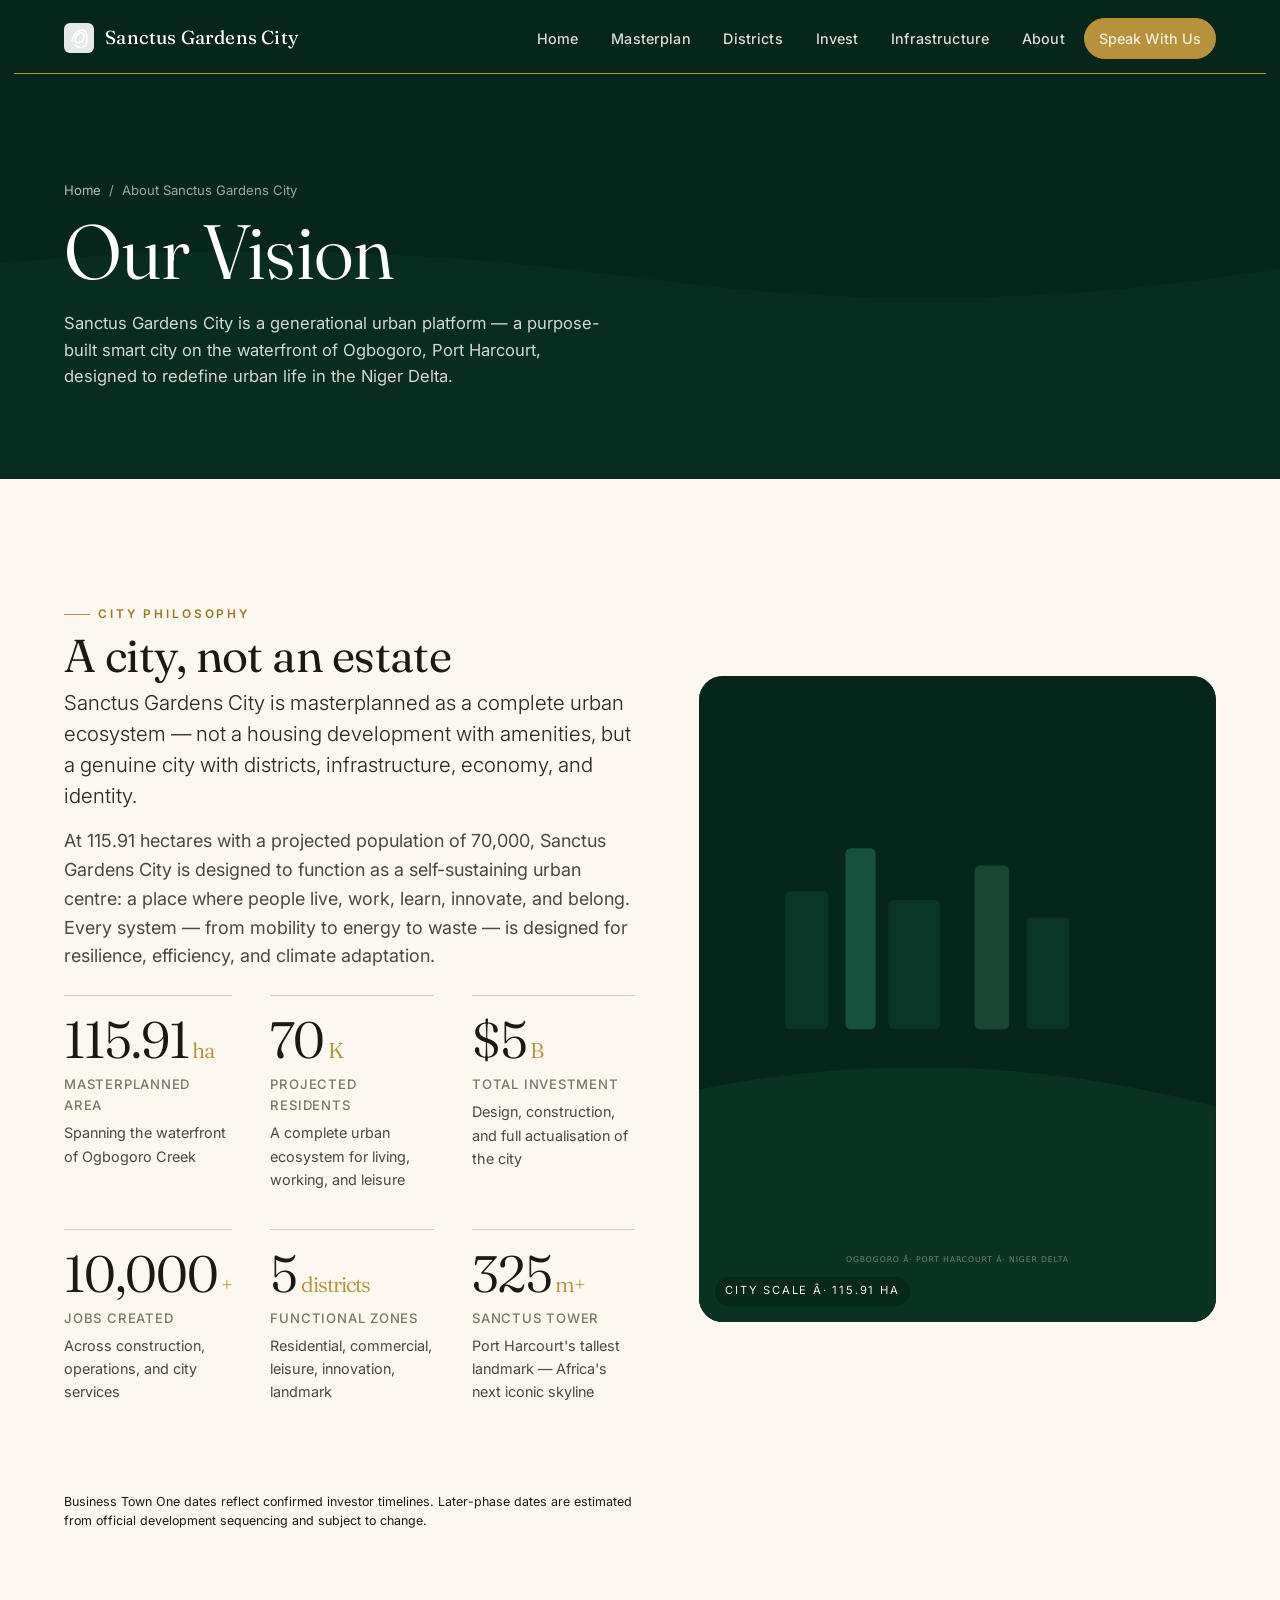
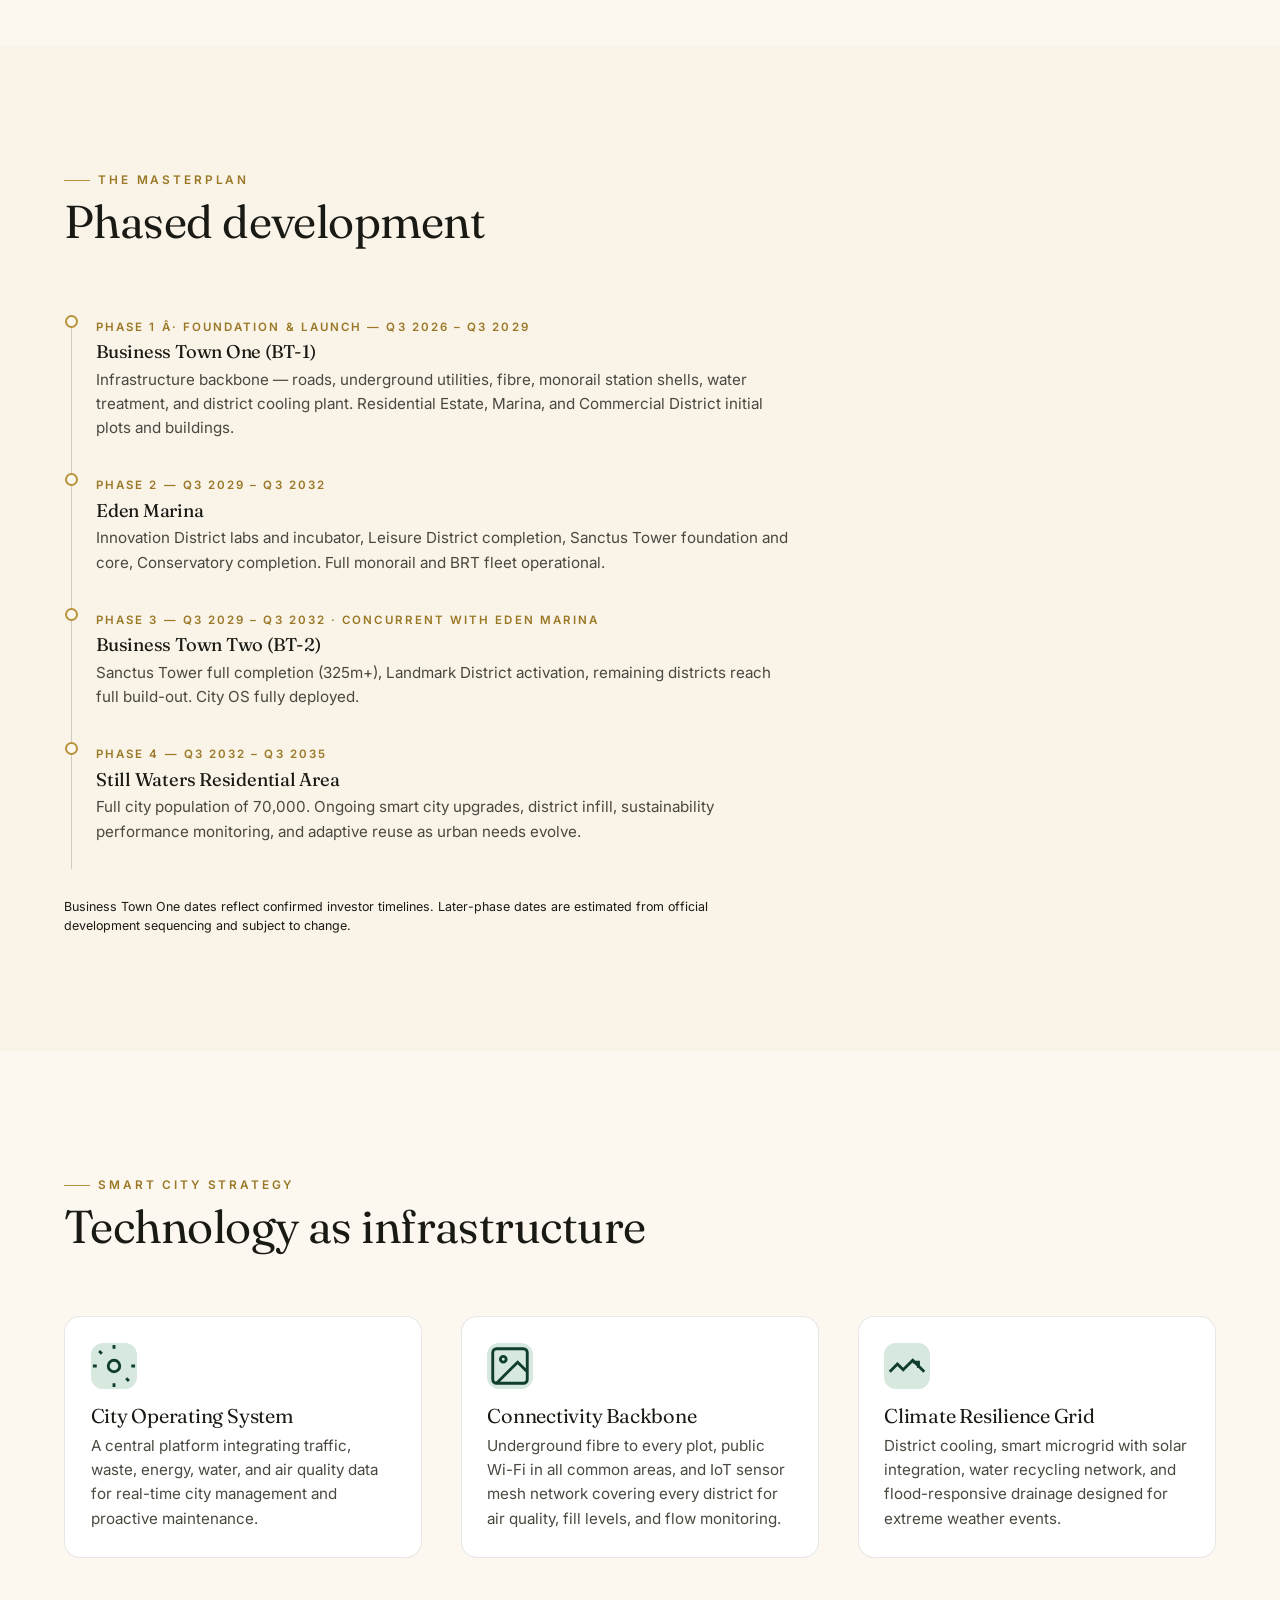
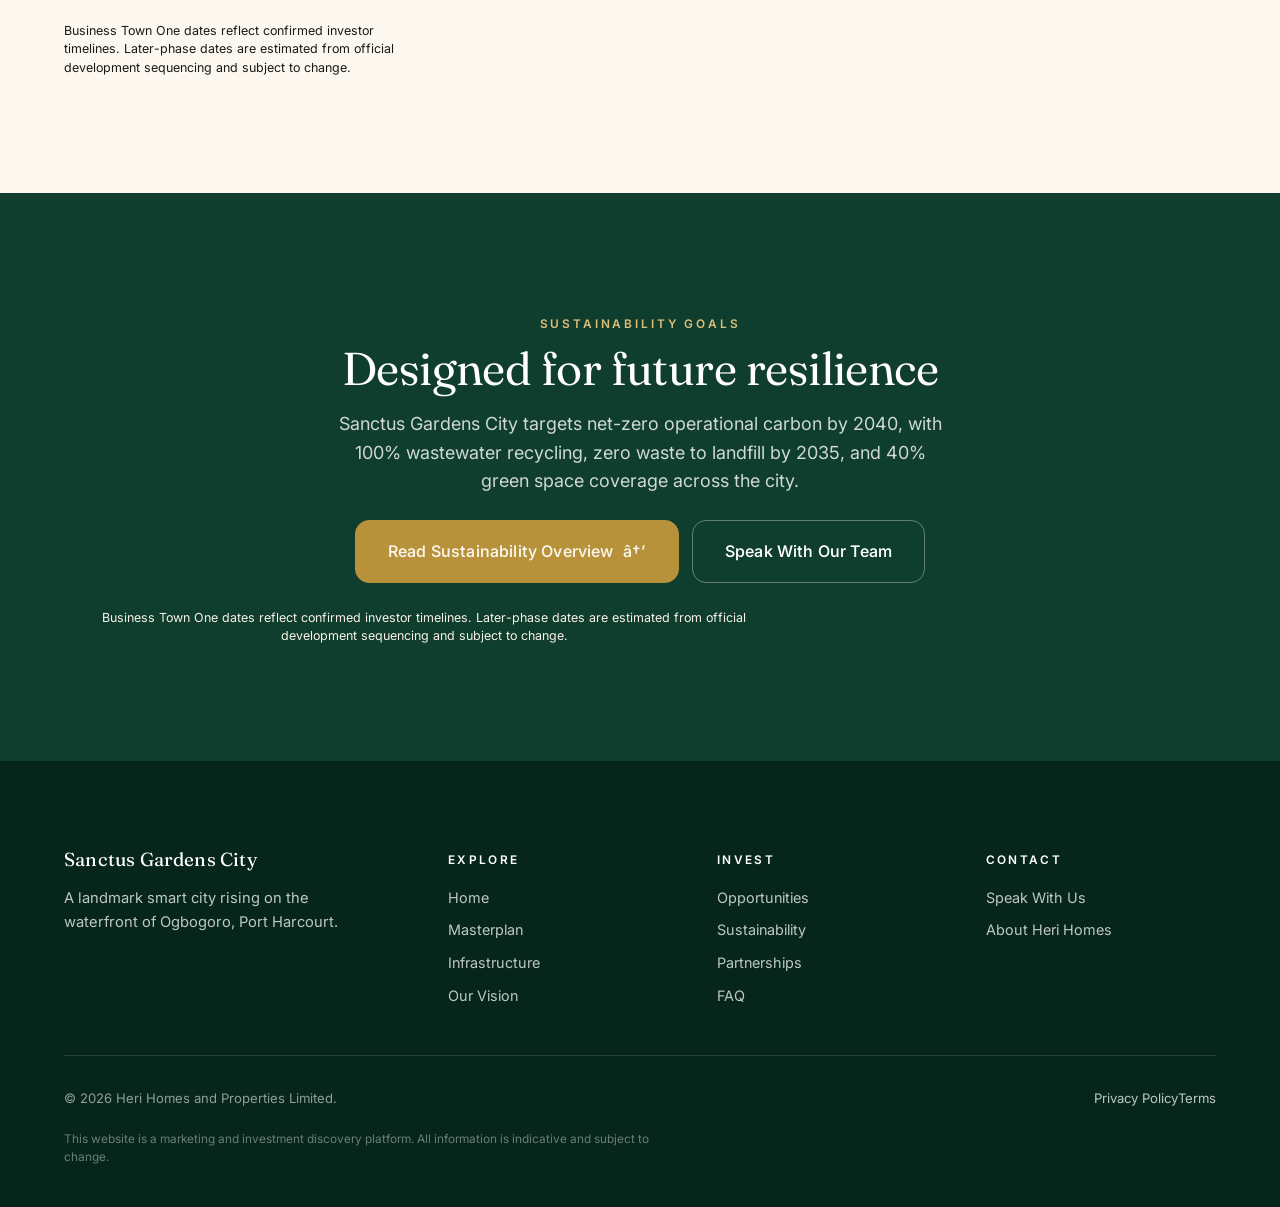
==== commit b08d65d1: "Remove Invest in Sanctus Gardens City CTA from all page footers - Removed footer-cta-band (h3 + butt" ====
--- a/about-city.html
+++ b/about-city.html
@@ -145,10 +145,6 @@
 
 <footer class="site-footer">
   <div class="container">
-    <div class="footer-cta-band reveal">
-      <h3>Invest in Sanctus Gardens City</h3>
-      <a href="contact.html" class="btn btn--gold btn--lg">Speak With Our Investment Team <span class="btn-arrow">â†’</span></a>
-    </div>
     <div class="footer-top">
       <div class="footer-brand">
         <a href="index.html" class="brand brand__name" style="color:#fff">Sanctus Gardens City</a>
@@ -166,3 +162,4 @@
 <script src="assets/js/main.js" defer></script>
 </body>
 </html>
+
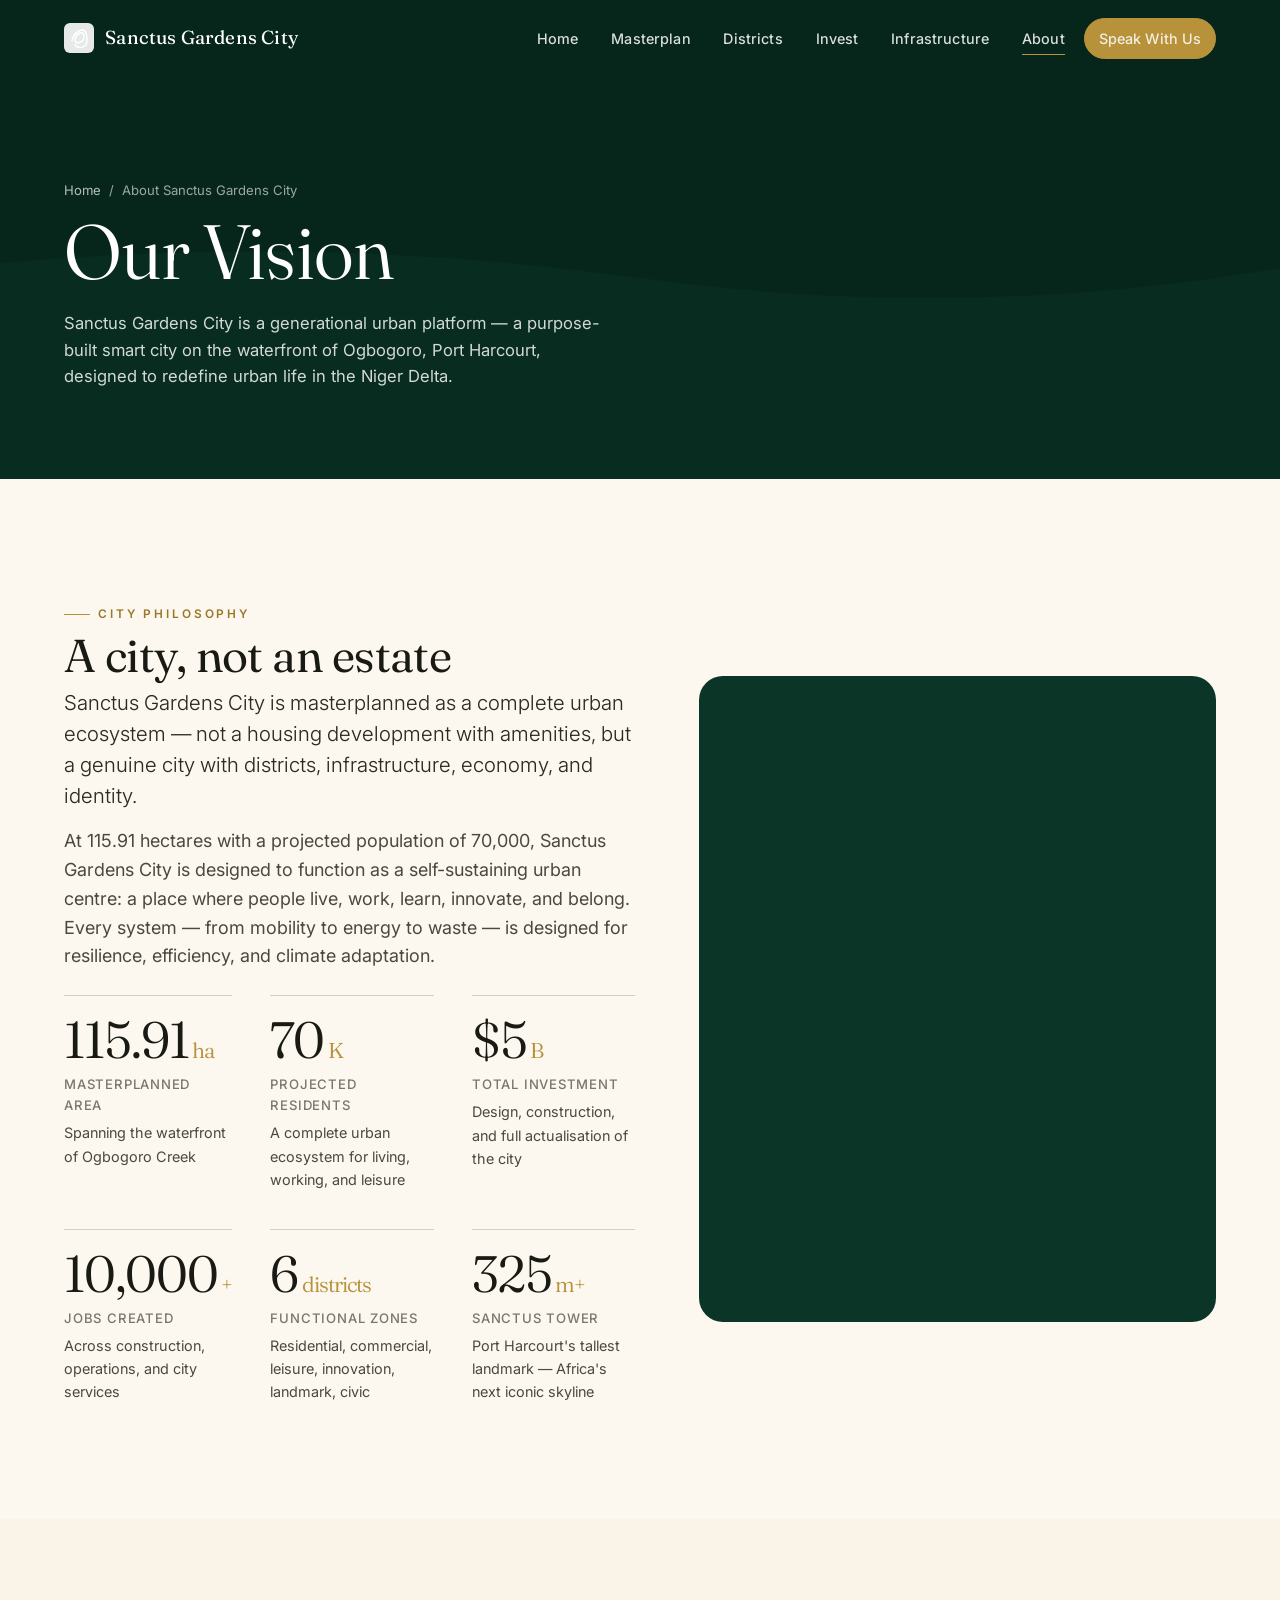
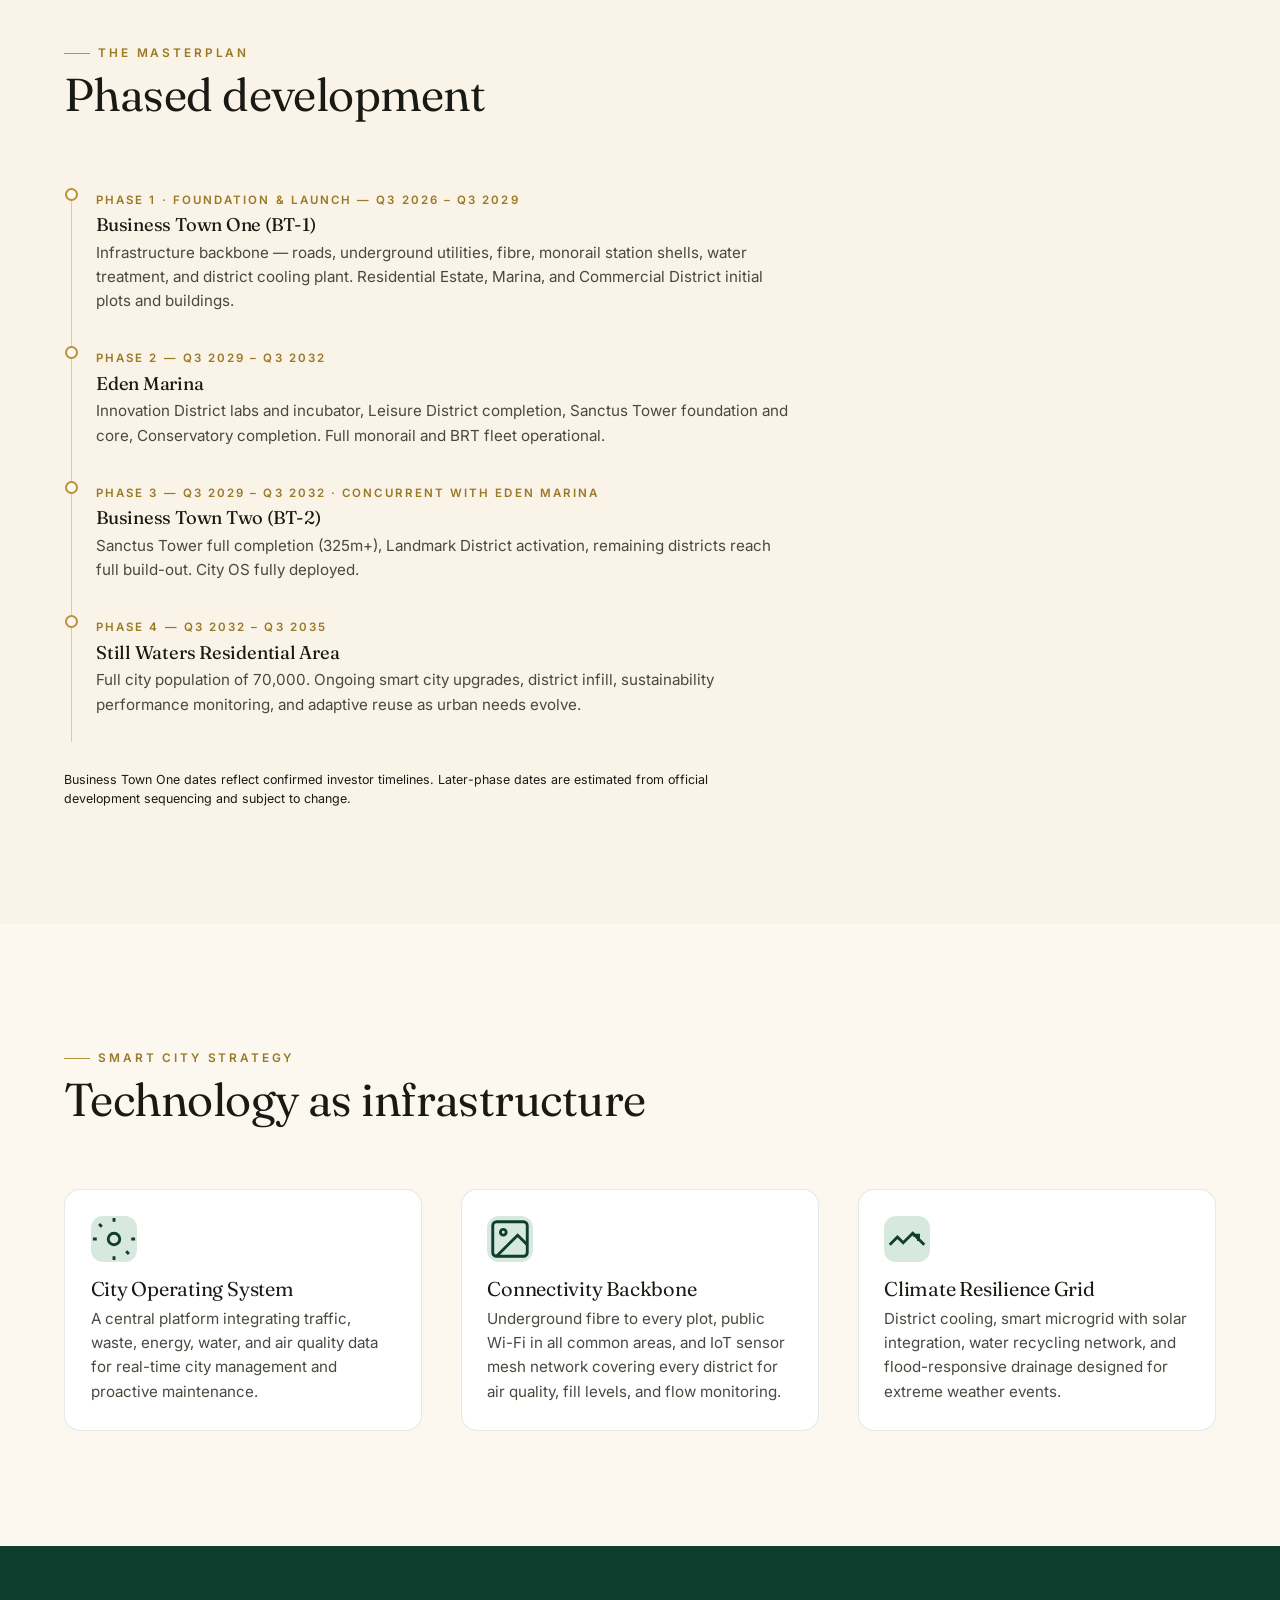
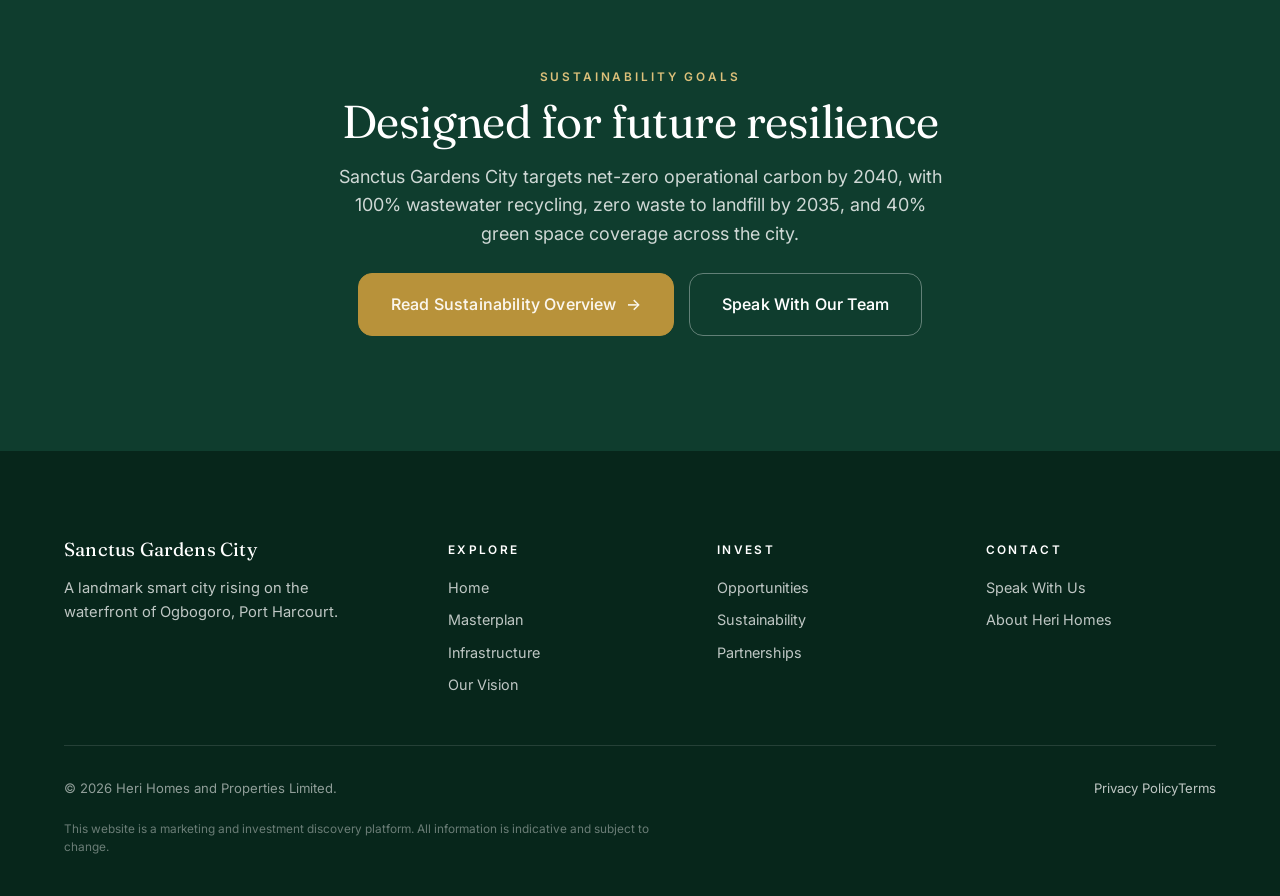
==== commit bfdd0154: "@ SGC: Six districts update, BT-1 copy, leadership profiles, and Claude automations - Added Civic & " ====
--- a/about-city.html
+++ b/about-city.html
@@ -17,7 +17,7 @@
   </div>
   <div class="mobile-nav__group">
     <h5>Districts</h5>
-    <a href="district.html?id=residential" class="mobile-nav__link">Residential</a><a href="district.html?id=commercial" class="mobile-nav__link">Commercial</a><a href="district.html?id=leisure" class="mobile-nav__link">Leisure</a><a href="district.html?id=innovation" class="mobile-nav__link">Innovation</a><a href="district.html?id=landmark" class="mobile-nav__link">Landmark</a>
+    <a href="district.html?id=residential" class="mobile-nav__link">Residential</a><a href="district.html?id=commercial" class="mobile-nav__link">Commercial</a><a href="district.html?id=leisure" class="mobile-nav__link">Leisure</a><a href="district.html?id=innovation" class="mobile-nav__link">Innovation</a><a href="district.html?id=landmark" class="mobile-nav__link">Landmark</a><a href="district.html?id=civic" class="mobile-nav__link">Civic &amp; Community</a>
   </div>
   <div class="mobile-nav__group">
     <h5>Opportunities</h5>
@@ -59,16 +59,11 @@
         <div class="stat"><div class="stat__num">70<span class="unit">K</span></div><div class="stat__label">Projected Residents</div><div class="stat__desc">A complete urban ecosystem for living, working, and leisure</div></div>
         <div class="stat"><div class="stat__num">$5<span class="unit">B</span></div><div class="stat__label">Total Investment</div><div class="stat__desc">Design, construction, and full actualisation of the city</div></div>
         <div class="stat"><div class="stat__num">10,000<span class="unit">+</span></div><div class="stat__label">Jobs Created</div><div class="stat__desc">Across construction, operations, and city services</div></div>
-        <div class="stat"><div class="stat__num">5<span class="unit">districts</span></div><div class="stat__label">Functional Zones</div><div class="stat__desc">Residential, commercial, leisure, innovation, landmark</div></div>
+        <div class="stat"><div class="stat__num">6<span class="unit">districts</span></div><div class="stat__label">Functional Zones</div><div class="stat__desc">Residential, commercial, leisure, innovation, landmark, civic</div></div>
         <div class="stat"><div class="stat__num">325<span class="unit">m+</span></div><div class="stat__label">Sanctus Tower</div><div class="stat__desc">Port Harcourt's tallest landmark — Africa's next iconic skyline</div></div>
       </div>
     </div>
     <div class="split__media reveal reveal--soft">
-      <svg viewBox="0 0 600 750" preserveAspectRatio="xMidYMid slice"><rect width="600" height="750" fill="#07261B"/><path d="M0 480 Q300 420 600 500 V750 H0Z" fill="#0A3324"/><rect x="100" y="250" width="50" height="160" fill="#0B3526" rx="6"/><rect x="170" y="200" width="35" height="210" fill="#15513C" rx="6"/><rect x="220" y="260" width="60" height="150" fill="#0B3526" rx="6"/><rect x="320" y="220" width="40" height="190" fill="#1A4534" rx="6"/><rect x="380" y="280" width="50" height="130" fill="#0B3526" rx="6"/><text x="300" y="680" font-family="system-ui" font-size="9" fill="rgba(255,255,255,0.4)" text-anchor="middle" letter-spacing="1">OGBOGORO Â· PORT HARCOURT Â· NIGER DELTA</text></svg>
-      <span class="badge">City Scale Â· 115.91 ha</span>
-    </div>
-    <p class="reveal" style="font-size:0.78rem;margin-top:1.6rem;line-height:1.5;max-width:90ch">Business Town One dates reflect confirmed investor timelines. Later-phase dates are estimated from official development sequencing and subject to change.</p>
-  </div>
 </section>
 
 <section class="section bg-alt">
@@ -79,7 +74,7 @@
     </div>
     <div class="timeline reveal">
       <div class="tl-item">
-        <span class="tl-phase">Phase 1 Â· Foundation & Launch — Q3 2026 – Q3 2029</span>
+        <span class="tl-phase">Phase 1 · Foundation & Launch — Q3 2026 – Q3 2029</span>
         <h4>Business Town One (BT-1)</h4>
         <p>Infrastructure backbone — roads, underground utilities, fibre, monorail station shells, water treatment, and district cooling plant. Residential Estate, Marina, and Commercial District initial plots and buildings.</p>
       </div>
@@ -124,7 +119,6 @@
       <h3>Climate Resilience Grid</h3>
       <p>District cooling, smart microgrid with solar integration, water recycling network, and flood-responsive drainage designed for extreme weather events.</p>
     </div>
-    <p class="reveal" style="font-size:0.78rem;margin-top:1.6rem;line-height:1.5;max-width:90ch">Business Town One dates reflect confirmed investor timelines. Later-phase dates are estimated from official development sequencing and subject to change.</p>
   </div>
 </section>
 
@@ -135,11 +129,10 @@
       <h2 class="mt-1" style="color:#fff">Designed for future resilience</h2>
       <p class="mt-2" style="color:rgba(255,255,255,0.8);max-width:56ch;margin-inline:auto">Sanctus Gardens City targets net-zero operational carbon by 2040, with 100% wastewater recycling, zero waste to landfill by 2035, and 40% green space coverage across the city.</p>
       <div class="hero__cta-row mt-3" style="justify-content:center">
-        <a href="sustainability.html" class="btn btn--gold-on-dark btn--lg">Read Sustainability Overview <span class="btn-arrow">â†’</span></a>
+        <a href="sustainability.html" class="btn btn--gold-on-dark btn--lg">Read Sustainability Overview <span class="btn-arrow">→</span></a>
         <a href="contact.html" class="btn btn--on-dark btn--lg">Speak With Our Team</a>
       </div>
     </div>
-    <p class="reveal" style="font-size:0.78rem;margin-top:1.6rem;line-height:1.5;max-width:90ch">Business Town One dates reflect confirmed investor timelines. Later-phase dates are estimated from official development sequencing and subject to change.</p>
   </div>
 </section>
 
@@ -151,7 +144,7 @@
         <p>A landmark smart city rising on the waterfront of Ogbogoro, Port Harcourt.</p>
       </div>
       <div class="footer-col"><h5>Explore</h5><ul><li><a href="index.html">Home</a></li><li><a href="masterplan.html">Masterplan</a></li><li><a href="infrastructure.html">Infrastructure</a></li><li><a href="about-city.html">Our Vision</a></li></ul></div>
-      <div class="footer-col"><h5>Invest</h5><ul><li><a href="opportunity.html">Opportunities</a></li><li><a href="sustainability.html">Sustainability</a></li><li><a href="partnerships.html">Partnerships</a></li><li><a href="faq.html">FAQ</a></li></ul></div>
+      <div class="footer-col"><h5>Invest</h5><ul><li><a href="opportunity.html">Opportunities</a></li><li><a href="sustainability.html">Sustainability</a></li><li><a href="partnerships.html">Partnerships</a></li></ul></div>
       <div class="footer-col"><h5>Contact</h5><ul><li><a href="contact.html">Speak With Us</a></li><li><a href="about-heri.html">About Heri Homes</a></li></ul></div>
     </div>
     <div class="footer-bottom"><span>&copy; 2026 Heri Homes and Properties Limited.</span><div class="footer-legal"><a href="#">Privacy Policy</a><a href="#">Terms</a></div></div>
--- a/assets/css/style.css
+++ b/assets/css/style.css
@@ -125,6 +125,7 @@
 .bg-soft { background: var(--bg-soft); }
 .bg-dark { background: var(--brand-deep); color: var(--on-dark); }
 .bg-dark h1, .bg-dark h2, .bg-dark h3, .bg-dark h4 { color: #fff; }
+.bg-dark .lead, .bg-green .lead { color: rgba(255,255,255,0.9); }
 .bg-green { background: var(--green-700); color: var(--on-dark); }
 .bg-green h1, .bg-green h2, .bg-green h3 { color: #fff; }
 
@@ -242,6 +243,7 @@
   font-size: 0.9rem; font-weight: 480; letter-spacing: 0.01em;
   color: var(--charcoal-700);
   border-radius: var(--r-pill);
+  position: relative;
   transition: color 0.3s var(--ease), background 0.3s var(--ease);
 }
 .nav__link:hover { color: var(--ink); background: rgba(15, 61, 46, 0.06); }
@@ -309,6 +311,25 @@
 .bg-dark p.soft, .bg-green p.soft, .bg-dark .soft, .bg-green .soft { color: rgba(255,255,255,0.72); }
 .bg-dark .stat__desc, .bg-green .stat__desc { color: rgba(255,255,255,0.72); }
 .stat__desc { font-size: 0.9rem; color: var(--text-soft); margin-top: 0.35rem; }
+
+/* Card modifier for institutional stat tiles (BT-1 investment case) */
+.stat--card {
+  background: var(--surface);
+  border: 1px solid var(--line);
+  border-radius: var(--r-lg);
+  padding: 1.5rem;
+  box-shadow: var(--shadow-card);
+  border-top: none;
+  padding-top: 1.5rem;
+}
+
+/* ---------- Opportunity cards ---------- */
+.opp-card { flex-direction: row; gap: 1.6rem; align-items: stretch; }
+.opp-card__media { flex: 0 0 280px; border-radius: var(--r); overflow: hidden; background: var(--green-800); min-height: 200px; }
+.opp-card__media svg { width: 100%; height: 100%; display: block; }
+.card[id^="opp-"] { flex-direction: row !important; gap: 1.6rem !important; align-items: stretch !important; }
+.card[id^="opp-"] > div:first-child { flex: 0 0 280px !important; }
+.card[id^="opp-"] > div:first-child svg { width: 100%; height: auto; }
 
 /* ---------- Cards ---------- */
 .card {
@@ -620,6 +641,10 @@
   .form-grid { grid-template-columns: 1fr; }
   .opp-bar { grid-template-columns: 1fr 1fr; }
   .invest-grid { grid-template-columns: 1fr; }
+  .card[id^="opp-"] { flex-direction: column !important; gap: 1rem !important; }
+  .card[id^="opp-"] > div:first-child, .opp-card__media { flex: 0 0 auto !important; width: 100% !important; min-height: 180px !important; }
+  .card[id^="opp-"] > div:first-child svg, .opp-card__media svg { width: 100%; height: auto; }
+  .opp-card { flex-direction: column; gap: 1rem; }
 }
 @media (max-width: 560px) {
   .footer-top { grid-template-columns: 1fr; }
@@ -629,4 +654,32 @@
   .modal__body { padding: 1.4rem; padding-top: 2.2rem; }
   .unlock-cta { flex-direction: column; align-items: stretch; }
   .unlock-cta .btn { width: 100%; justify-content: center; }
-}
+  .pagehero { padding-top: calc(var(--nav-h) + 32px); padding-bottom: clamp(36px, 5vw, 50px); }
+  .pagehero__inner h1 { font-size: clamp(1.8rem, 8vw, 2.4rem); }
+  h2 { font-size: clamp(1.5rem, 6vw, 2rem); }
+  .masterplan__hud--tl { display: none; }
+  .masterplan__hud--tr { top: 0.5rem; right: 0.5rem; }
+  .masterplan__hud--tr .mp-legend { font-size: 0.65rem; padding: 0.4rem 0.5rem; gap: 0.2rem; }
+  .mp-hint { display: none; }
+  .hero__title { font-size: clamp(2rem, 10vw, 2.8rem); }
+  .pillar { padding: 1rem; }
+  .card { padding: 1rem; }
+  .section { padding-block: clamp(40px, 8vw, 60px); }
+  .section__head { margin-bottom: clamp(20px, 4vw, 32px); }
+  .hero__sub { font-size: 0.95rem; }
+  .crumbs { font-size: 0.72rem; }
+  .grid { gap: 16px; }
+  .pillar p { font-size: 0.88rem; }
+  .card__text { font-size: 0.88rem; }
+  .card__media { aspect-ratio: 16/10; }
+  .card__title { font-size: 1.2rem; }
+  .poll__mini h4 { font-size: 1rem; width: 100%; }
+  .poll__mini .form-body { flex-direction: column; align-items: stretch; }
+  .poll__mini .form-body input { min-width: 0; }
+  .hero__cta-row .btn { width: 100%; justify-content: center; }
+  .hero__cta-row { flex-direction: column; gap: 0.7rem; }
+  .section__title-row { flex-direction: column; align-items: flex-start; gap: 0.8rem; }
+  .brand__name { font-size: 1rem; }
+  .mobile-nav__link { font-size: 1.4rem; }
+  .masterplan { min-height: 50vh; }
+}
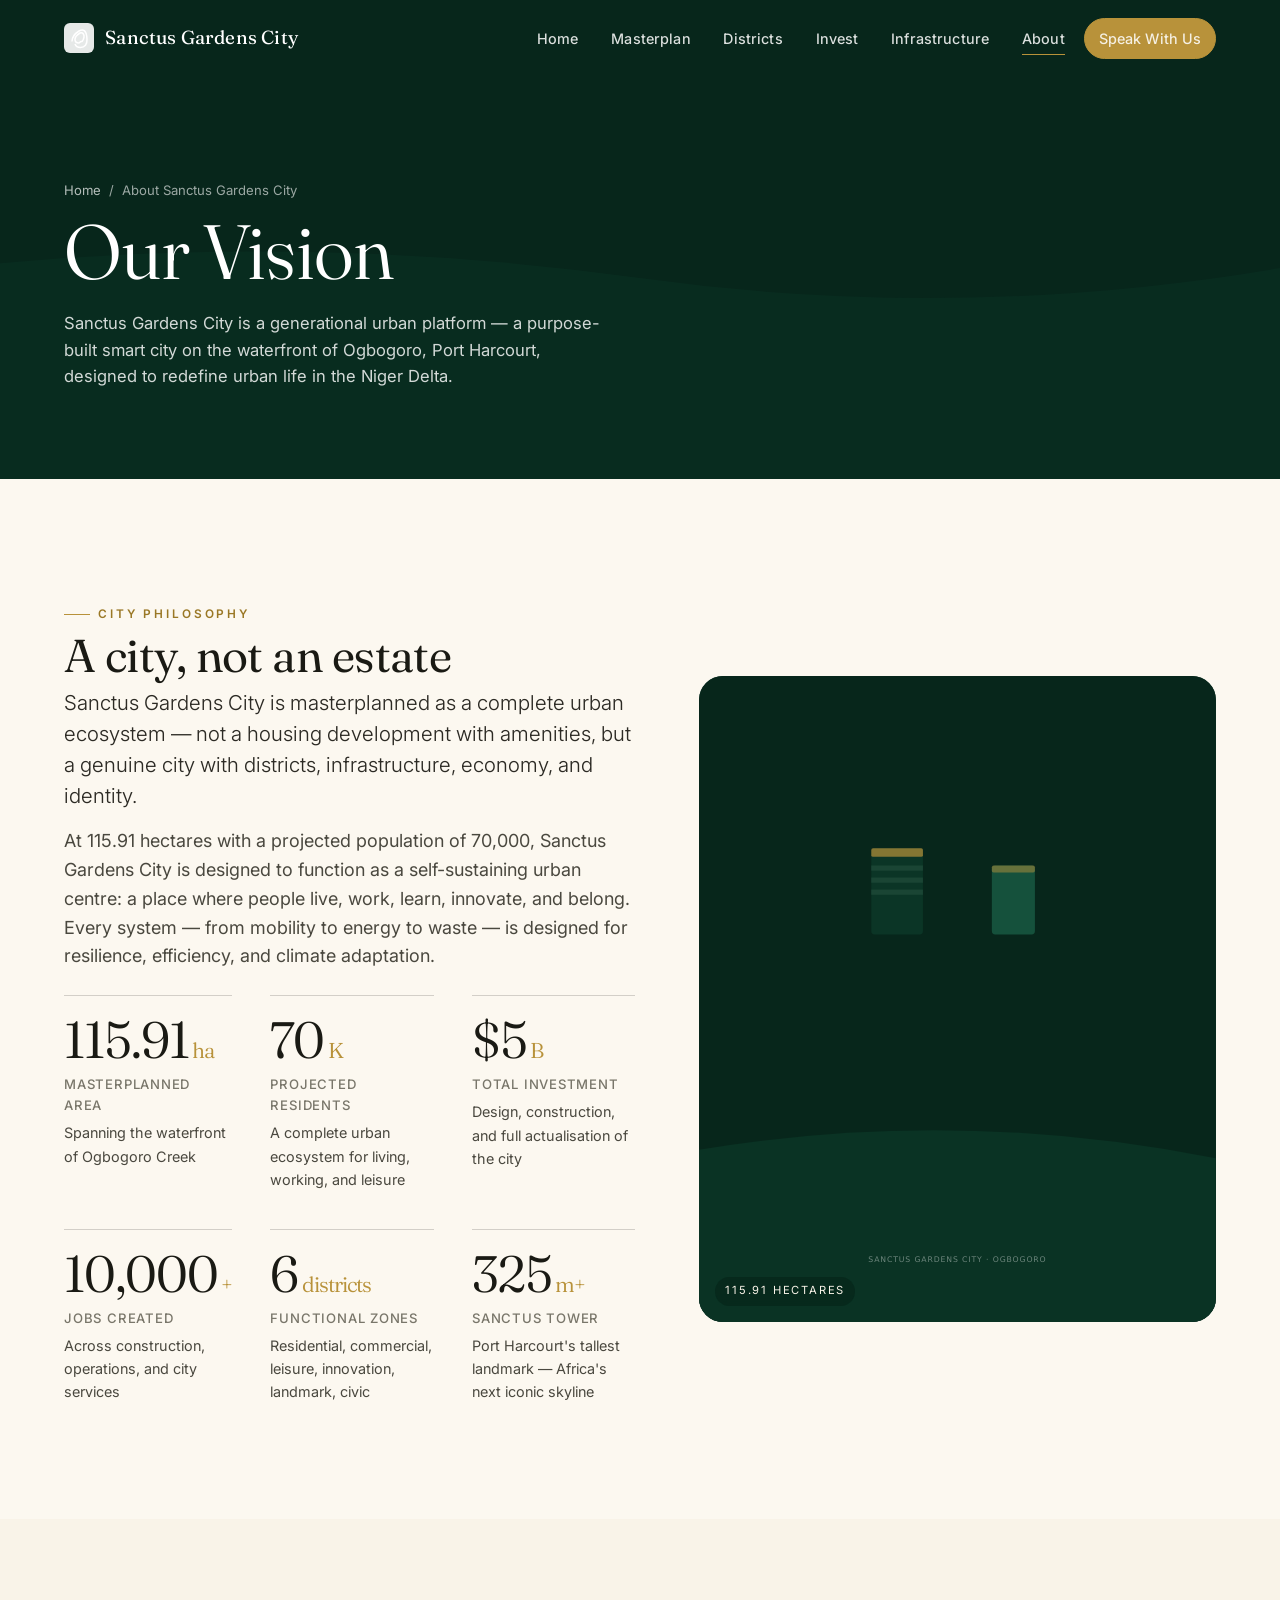
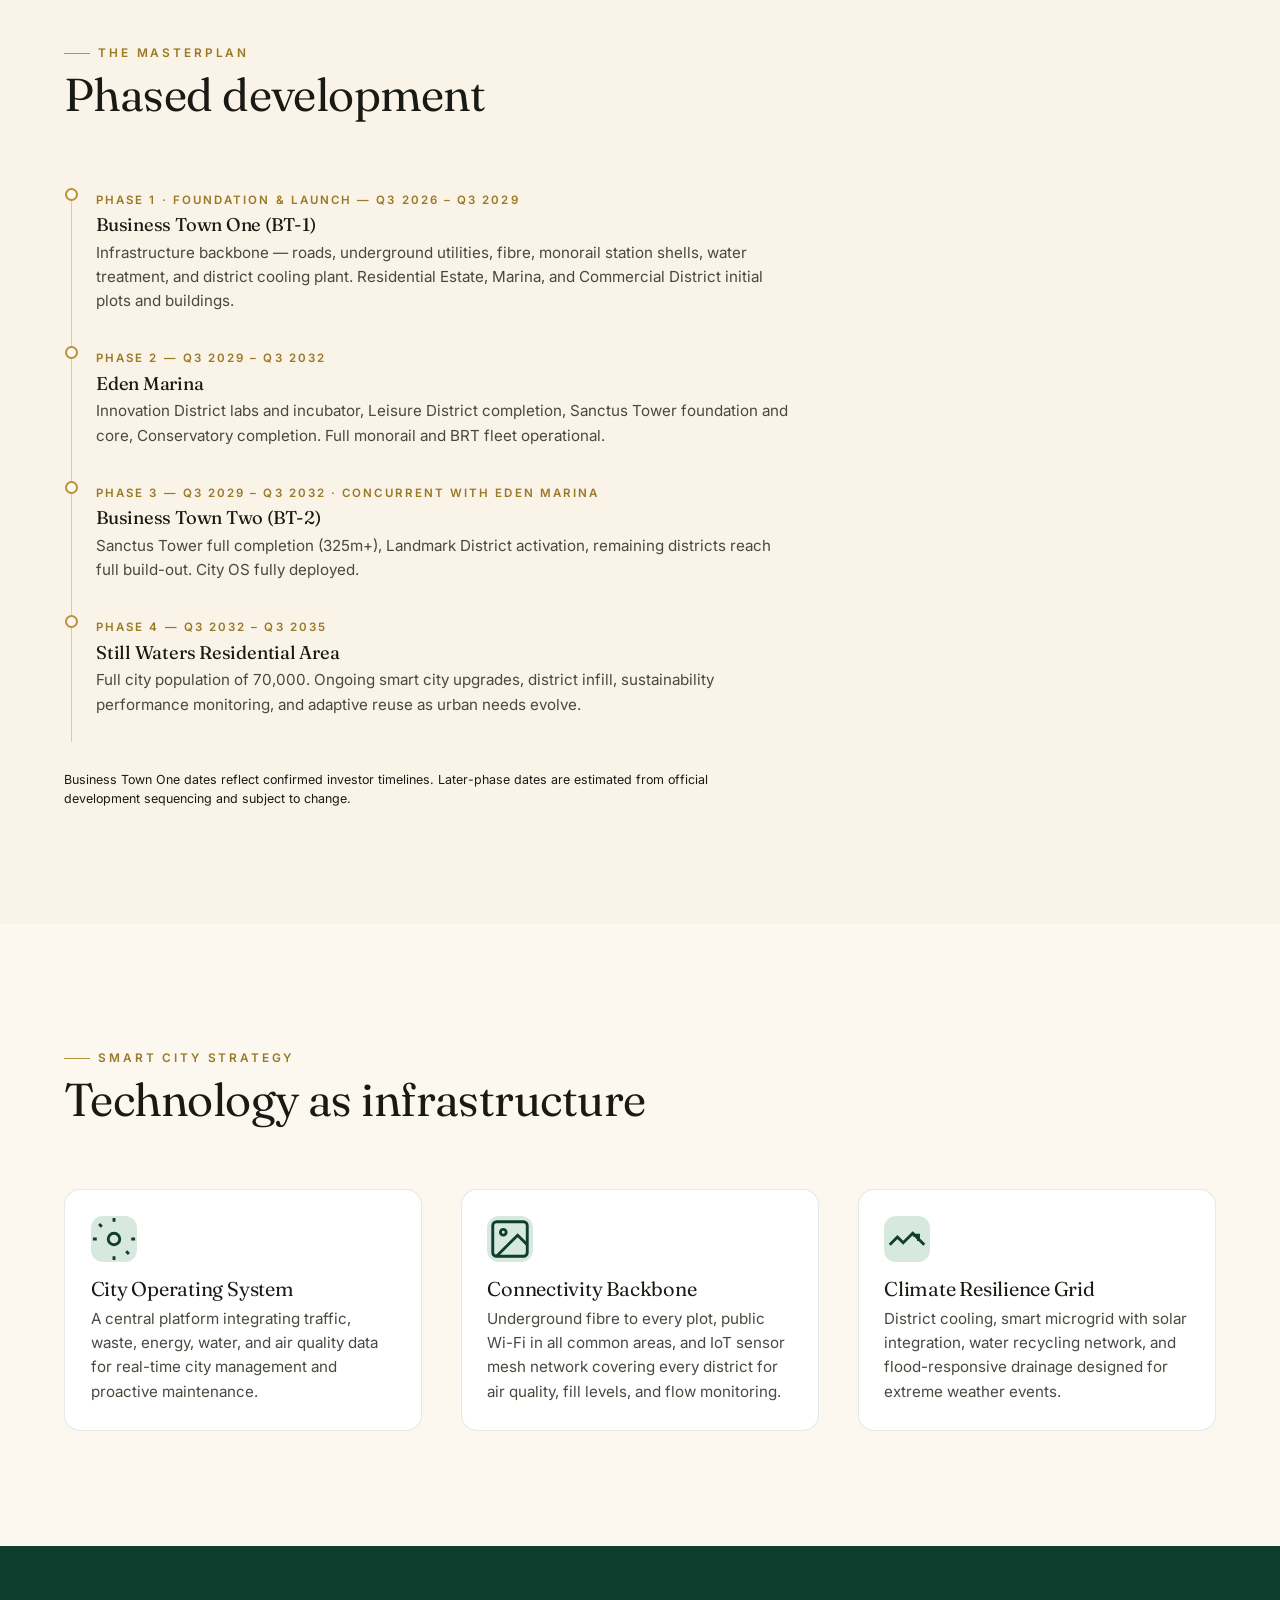
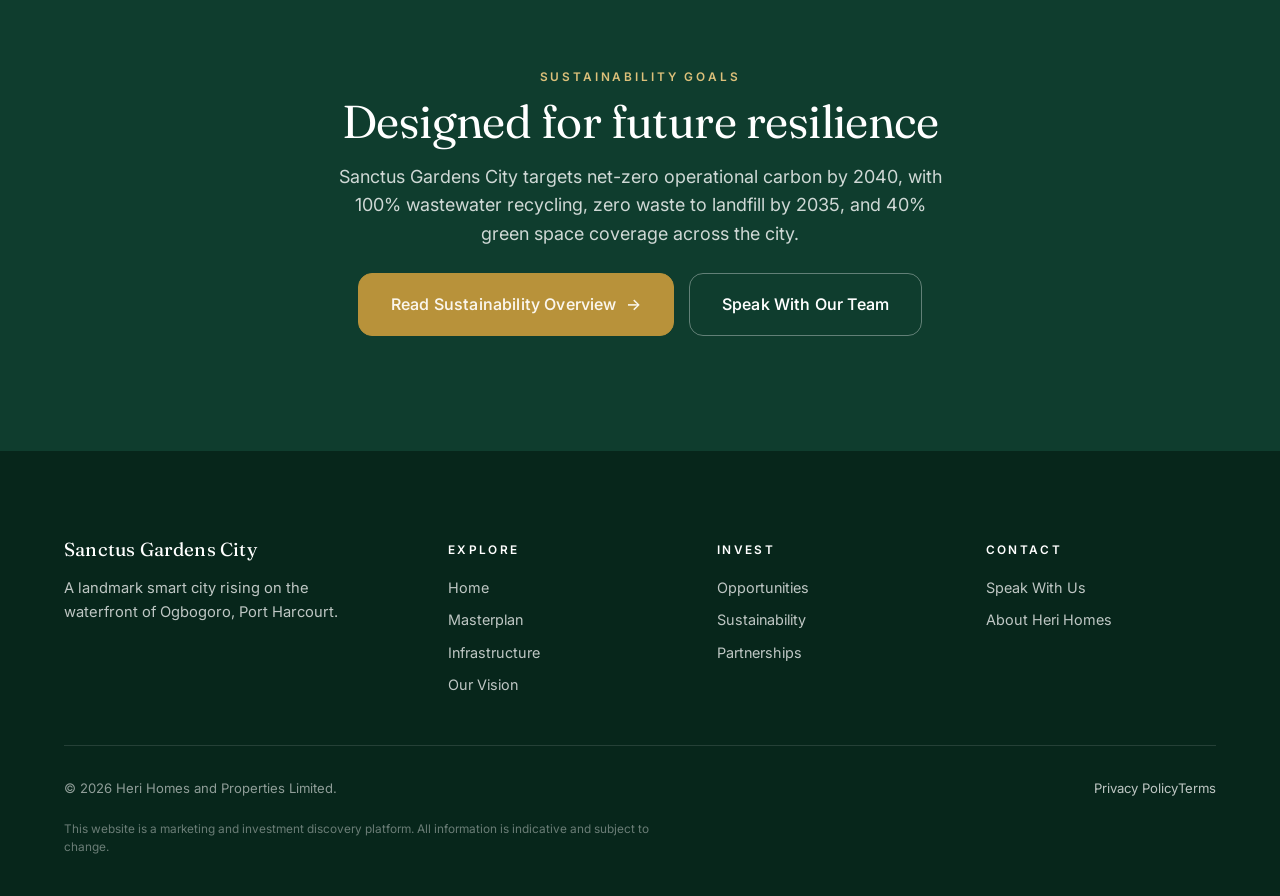
==== commit 8f6884f5: "Replace invented figures with honest commitment language across infrastructure & sustainability page" ====
--- a/about-city.html
+++ b/about-city.html
@@ -1,4 +1,4 @@
-﻿<!DOCTYPE html>
+<!DOCTYPE html>
 <html lang="en">
 <head>
 <meta charset="UTF-8">
@@ -64,6 +64,10 @@
       </div>
     </div>
     <div class="split__media reveal reveal--soft">
+      <svg viewBox="0 0 600 750" preserveAspectRatio="xMidYMid slice"><rect width="600" height="750" fill="#07261B"/><path d="M0 550 Q300 500 600 560 V750 H0Z" fill="#0A3324"/><rect x="200" y="200" width="60" height="100" rx="4" fill="#0B3526"/><rect x="200" y="200" width="60" height="10" rx="2" fill="#B8923A" opacity="0.7"/><rect x="200" y="220" width="60" height="6" fill="#1A4534"/><rect x="200" y="234" width="60" height="6" fill="#1A4534"/><rect x="200" y="248" width="60" height="6" fill="#1A4534"/><rect x="340" y="220" width="50" height="80" rx="4" fill="#15513C"/><rect x="340" y="220" width="50" height="8" rx="2" fill="#B8923A" opacity="0.5"/><text x="300" y="680" font-family="system-ui" font-size="9" fill="rgba(255,255,255,0.4)" text-anchor="middle" letter-spacing="1">SANCTUS GARDENS CITY · OGBOGORO</text></svg>
+      <span class="badge">115.91 Hectares</span>
+    </div>
+  </div>
 </section>
 
 <section class="section bg-alt">
@@ -155,4 +159,3 @@
 <script src="assets/js/main.js" defer></script>
 </body>
 </html>
-
--- a/assets/css/style.css
+++ b/assets/css/style.css
@@ -298,6 +298,15 @@
 .hero__scroll i { display: block; width: 1px; height: 46px; background: rgba(255,255,255,0.4); position: relative; overflow: hidden; }
 .hero__scroll i::after { content: ""; position: absolute; inset: 0 0 60% 0; background: var(--gold-300); animation: scrollline 2.4s var(--ease) infinite; }
 @keyframes scrollline { 0% { transform: translateY(-100%); } 60%,100% { transform: translateY(220%); } }
+
+/* Hero entrance stagger */
+.hero__eyebrow, .hero__title, .hero__sub, .hero__cta-row { opacity: 0; animation: heroFadeUp 0.9s var(--ease) forwards; }
+.hero__eyebrow { animation-delay: 0.2s; }
+.hero__title { animation-delay: 0.4s; }
+.hero__sub { animation-delay: 0.65s; }
+.hero__cta-row { animation-delay: 0.9s; }
+@keyframes heroFadeUp { from { opacity: 0; transform: translateY(22px); } to { opacity: 1; transform: translateY(0); } }
+@media (prefers-reduced-motion: reduce) { .hero__eyebrow, .hero__title, .hero__sub, .hero__cta-row { animation: none; opacity: 1; } }
 
 /* ---------- Stats ---------- */
 .stats { display: grid; grid-template-columns: repeat(3, 1fr); gap: clamp(20px, 3vw, 48px); }
@@ -421,7 +430,7 @@
 .panorama__scene svg { height: 100%; width: 100%; flex: 0 0 100%; }
 .panorama__hint { position: absolute; top: 1rem; left: 1rem; z-index: 3; font-size: 0.7rem; letter-spacing: 0.12em; text-transform: uppercase; color: rgba(255,255,255,0.78); background: rgba(7,38,27,0.45); padding: 0.45em 0.8em; border-radius: 999px; border: 1px solid rgba(255,255,255,0.14); backdrop-filter: blur(6px); }
 .panorama__progress { position: absolute; left: 1rem; right: 1rem; bottom: 0.5rem; height: 2px; background: rgba(255,255,255,0.2); z-index: 3; }
-.panorama__progress i { display: block; height: 100%; background: var(--gold-400); width: 50%; transition: width 0.1s linear; }
+.panorama__progress i { display: block; height: 100%; background: var(--gold-400); transform: scaleX(0.5); transform-origin: left center; transition: transform 0.1s linear; }
 
 /* ---------- Modal ---------- */
 .modal { position: fixed; inset: 0; z-index: 240; display: flex; align-items: center; justify-content: center; padding: var(--gutter); opacity: 0; pointer-events: none; transition: opacity 0.3s var(--ease); }
@@ -548,12 +557,29 @@
 .pagehero--light .crumbs, .pagehero--light .crumbs a { color: var(--muted); }
 .pagehero--light .crumbs a:hover { color: var(--ink); }
 
+/* District-specific pagehero accents */
+#district-hero[data-district="commercial"] .pagehero__bg svg rect:first-child { fill: #0A3324; }
+#district-hero[data-district="leisure"] .pagehero__bg svg rect:first-child { fill: #072B24; }
+#district-hero[data-district="innovation"] .pagehero__bg svg rect:first-child { fill: #0C3A28; }
+#district-hero[data-district="civic"] .pagehero__bg svg rect:first-child { fill: #1A3828; }
+#district-hero[data-district="landmark"] .pagehero__bg svg rect:first-child { fill: #1E3024; }
+
 /* Opp bar */
 .opp-bar { display: grid; grid-template-columns: repeat(4, 1fr); border: 1px solid var(--line); border-radius: var(--r-lg); overflow: hidden; background: var(--surface); }
 .opp-bar__cell { padding: 1.2rem 1.4rem; border-right: 1px solid var(--line); }
 .opp-bar__cell:last-child { border-right: 0; }
 .opp-bar__cell span { font-size: 0.68rem; letter-spacing: 0.16em; text-transform: uppercase; color: var(--muted); }
 .opp-bar__cell strong { display: block; font-family: var(--font-display); font-size: 1.25rem; font-weight: 420; margin-top: 0.2rem; }
+
+/* Deal strip (investment page) */
+.deal-strip { display: grid; grid-template-columns: repeat(3, 1fr); gap: 0; border-radius: var(--r-lg); overflow: hidden; background: var(--green-800); margin-top: -2.5rem; position: relative; z-index: 3; box-shadow: var(--shadow-lg); }
+.deal-strip__cell { padding: 1.6rem 1.8rem; border-right: 1px solid rgba(255,255,255,0.12); text-align: center; }
+.deal-strip__cell:last-child { border-right: 0; }
+.deal-strip__cell .num { font-family: var(--font-display); font-size: 2.2rem; font-weight: 340; color: #fff; letter-spacing: -0.02em; line-height: 1; }
+.deal-strip__cell .num .unit { font-size: 0.45em; color: var(--gold-300); margin-left: 0.1em; }
+.deal-strip__cell .label { font-size: 0.72rem; letter-spacing: 0.16em; text-transform: uppercase; color: rgba(255,255,255,0.7); margin-top: 0.4rem; font-weight: 500; }
+.deal-strip__cell .desc { font-size: 0.82rem; color: rgba(255,255,255,0.55); margin-top: 0.2rem; }
+@media (max-width: 720px) { .deal-strip { grid-template-columns: 1fr; margin-top: -1.2rem; } .deal-strip__cell { border-right: 0; border-bottom: 1px solid rgba(255,255,255,0.12); padding: 1.2rem 1.4rem; } .deal-strip__cell:last-child { border-bottom: 0; } }
 
 /* Timeline */
 .timeline { display: grid; gap: 0; position: relative; }
